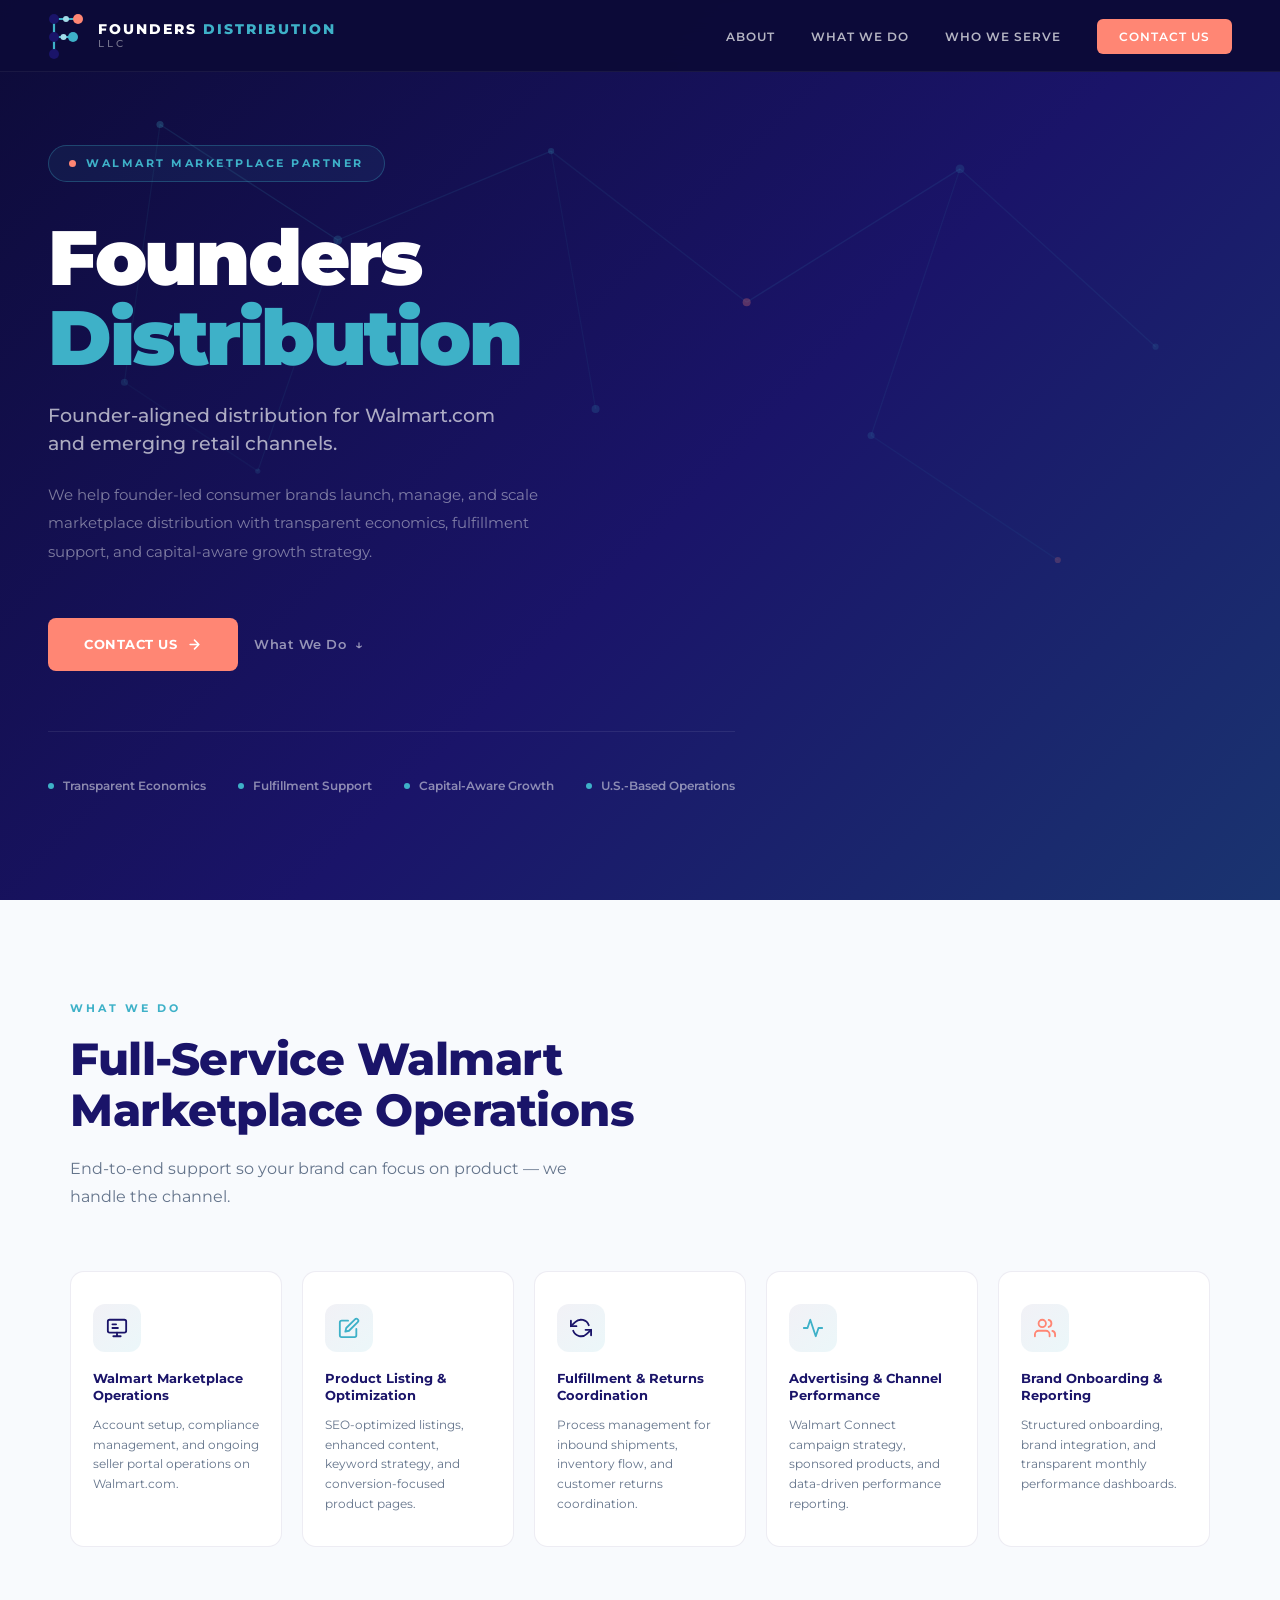
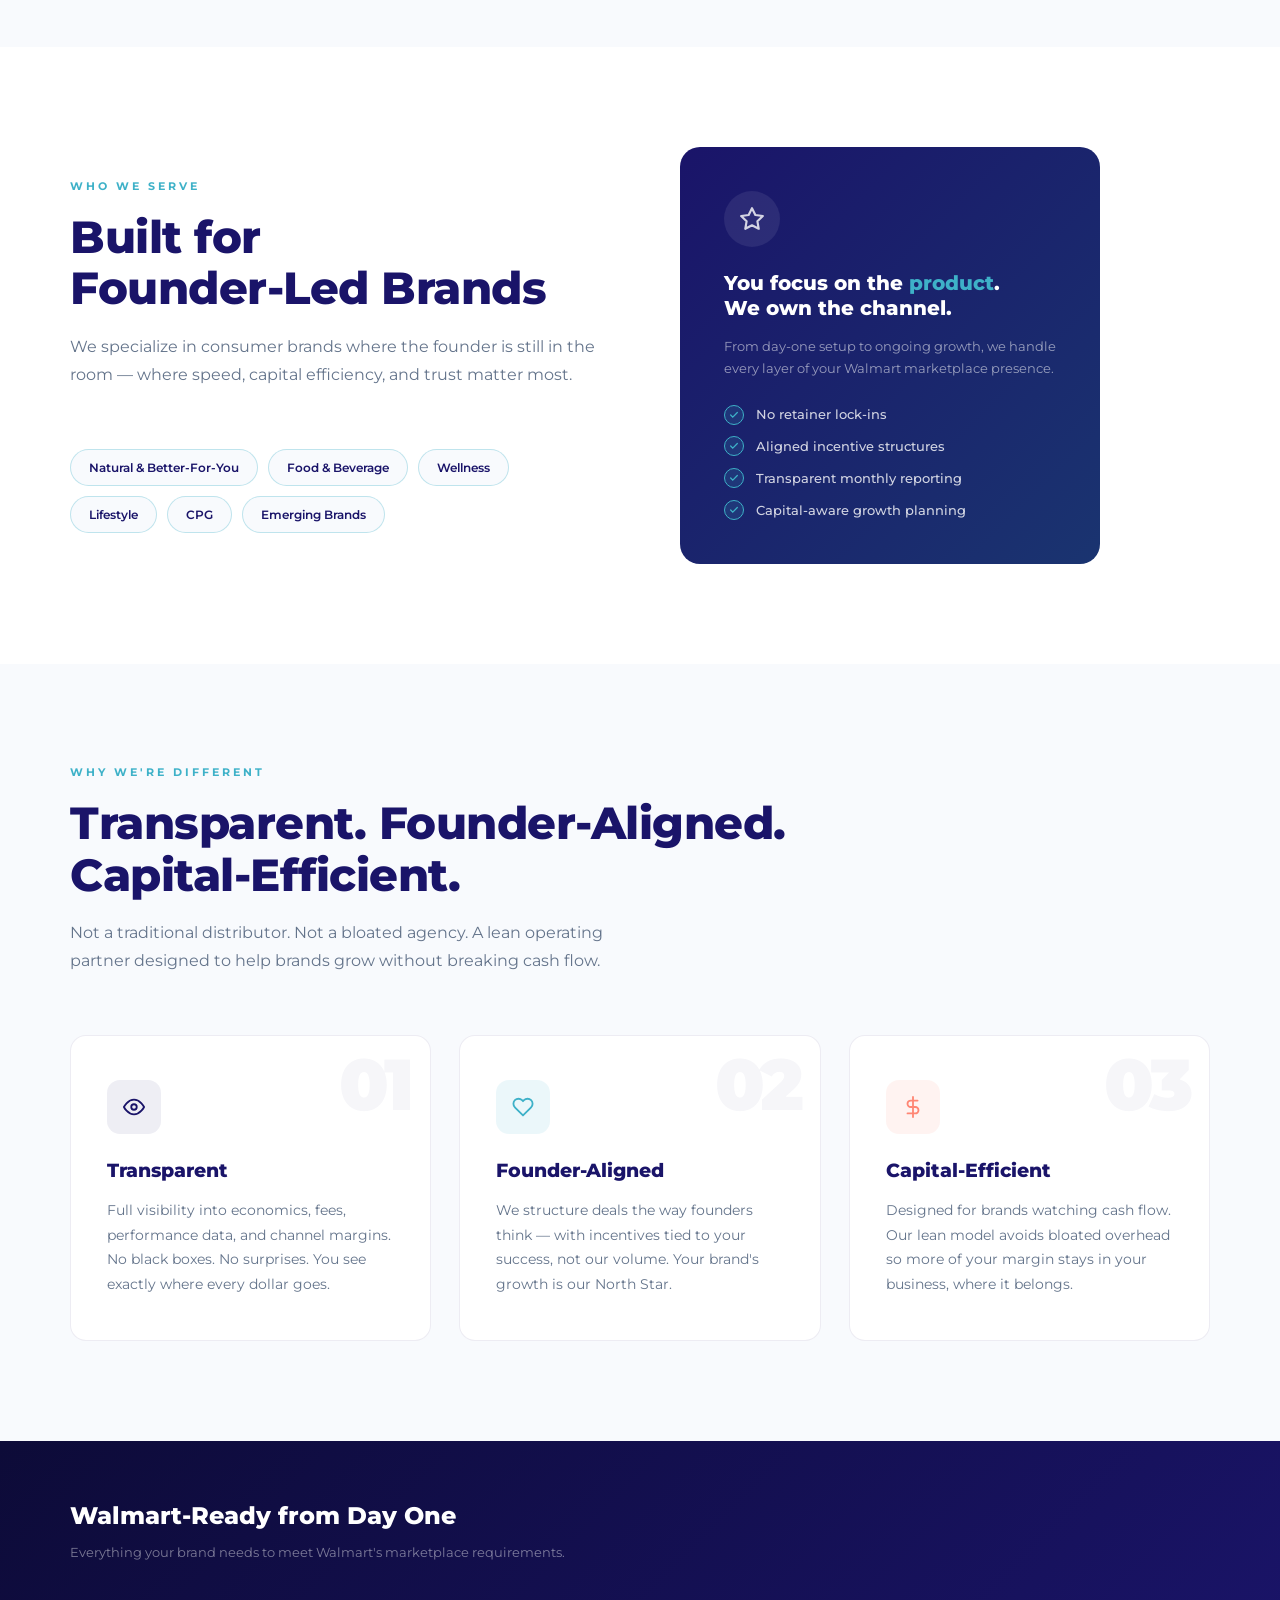
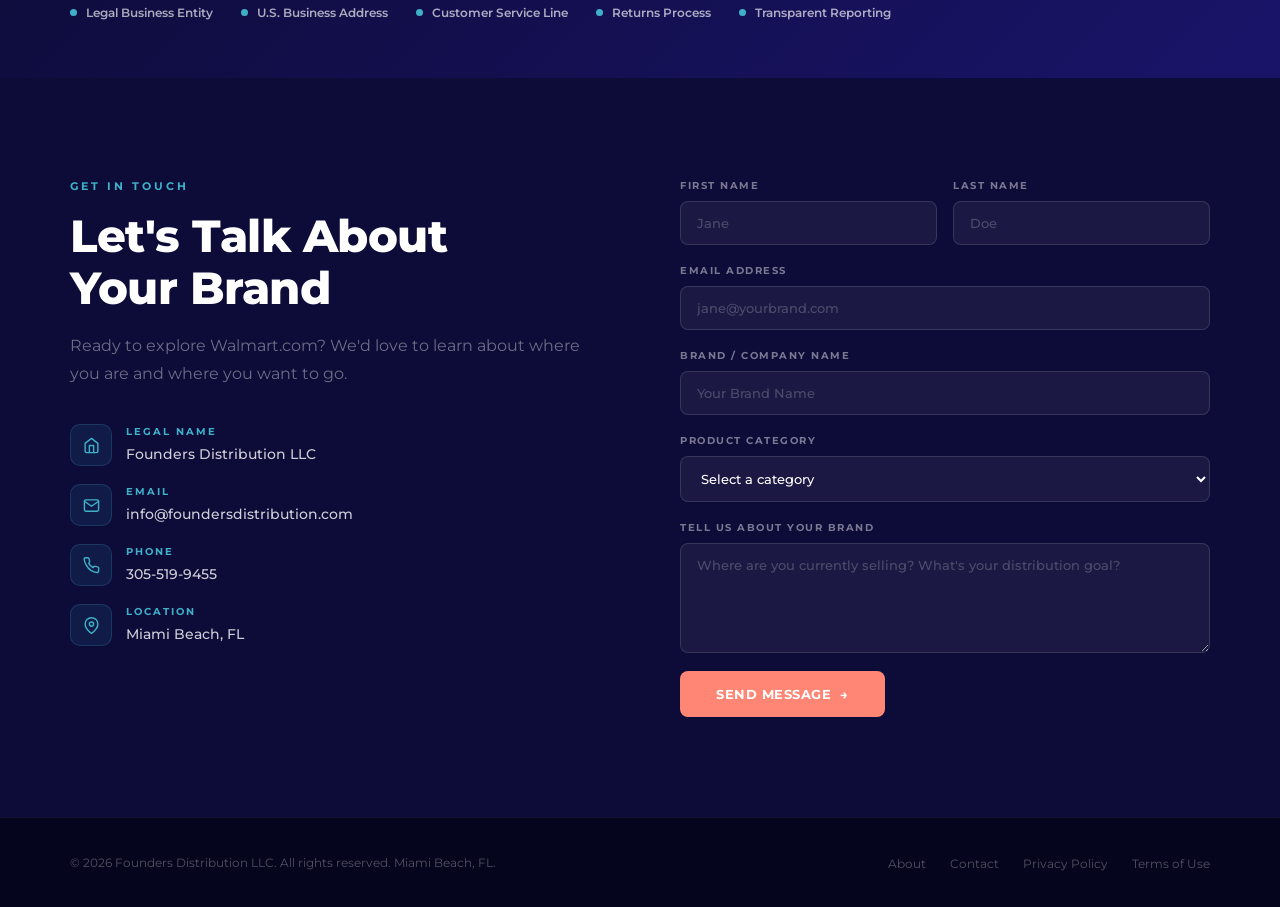
==== index.html @ 24747d1e "Initial commit: Founders Distribution LLC website Five-page static site with brand-consistent design" ====
<!DOCTYPE html>
<html lang="en">
<head>
    <meta charset="UTF-8">
    <meta name="viewport" content="width=device-width, initial-scale=1.0">
    <title>Founders Distribution LLC | Walmart Marketplace Partner</title>
    <meta name="description" content="Founders Distribution LLC helps founder-led consumer brands launch, manage, and scale on Walmart.com. Transparent economics. Fulfillment support. Capital-aware growth.">
    <link href="https://fonts.googleapis.com/css2?family=Montserrat:wght@300;400;500;600;700;800;900&display=swap" rel="stylesheet">
    <link rel="stylesheet" href="styles.css">
    <style>
        /* ===== HERO (homepage only) ===== */
        #hero {
            min-height: 100vh;
            background: linear-gradient(135deg, #0d0b38 0%, #1a1469 55%, #1a3470 100%);
            position: relative;
            display: flex;
            align-items: center;
            padding: 120px 48px 80px;
            overflow: hidden;
        }

        .hero-bg { position: absolute; inset: 0; pointer-events: none; }

        .hero-content {
            max-width: 700px;
            position: relative;
            z-index: 2;
            margin: 0 auto 0 0;
        }

        .hero-eyebrow {
            display: inline-flex; align-items: center; gap: 10px;
            border: 1px solid rgba(62,177,200,0.3);
            background: rgba(62,177,200,0.08);
            border-radius: 100px; padding: 9px 20px;
            margin-bottom: 36px;
            font-size: 11px; font-weight: 700;
            letter-spacing: 2.5px; text-transform: uppercase;
            color: var(--teal);
        }

        .eyebrow-dot {
            width: 7px; height: 7px;
            background: var(--orange); border-radius: 50%;
            animation: pulse 2s infinite;
        }

        @keyframes pulse {
            0%, 100% { opacity: 1; transform: scale(1); }
            50% { opacity: 0.5; transform: scale(0.8); }
        }

        #hero h1 {
            font-size: clamp(44px, 6vw, 80px);
            font-weight: 900; color: white;
            line-height: 1.04; letter-spacing: -2.5px;
            margin-bottom: 24px;
        }

        #hero h1 .hl { color: var(--teal); }

        .hero-tagline {
            font-size: 19px; font-weight: 500;
            color: rgba(255,255,255,0.65);
            margin-bottom: 22px; line-height: 1.5;
        }

        .hero-body {
            font-size: 15px; color: rgba(255,255,255,0.45);
            max-width: 540px; line-height: 1.9;
            margin-bottom: 52px;
        }

        .hero-actions { display: flex; gap: 16px; align-items: center; }

        .btn-ghost {
            display: inline-flex; align-items: center; gap: 8px;
            color: rgba(255,255,255,0.55);
            text-decoration: none;
            font-size: 13px; font-weight: 600;
            letter-spacing: 0.5px;
            transition: color 0.2s;
        }
        .btn-ghost:hover { color: var(--teal); }

        .hero-trust {
            display: flex; gap: 32px; flex-wrap: wrap;
            margin-top: 60px; padding-top: 44px;
            border-top: 1px solid rgba(255,255,255,0.08);
        }

        .hero-trust-item {
            display: flex; align-items: center; gap: 9px;
            font-size: 12px; font-weight: 600;
            color: rgba(255,255,255,0.5);
        }

        .ht-dot { width: 6px; height: 6px; background: var(--teal); border-radius: 50%; }

        /* white bg section */
        #who { background: white; }
        #why { background: var(--gray-50); }

        @media (max-width: 768px) {
            #hero { padding: 120px 20px 64px; }
            .hero-trust { gap: 18px; margin-top: 36px; padding-top: 32px; }
        }
    </style>
</head>
<body>

<!-- NAV -->
<nav id="main-nav">
    <a href="index.html" class="nav-logo">
        <svg width="36" height="46" viewBox="0 0 36 46" fill="none" xmlns="http://www.w3.org/2000/svg">
            <line x1="6" y1="6" x2="30" y2="6" stroke="#3eb1c8" stroke-width="2.2" stroke-linecap="round"/>
            <line x1="6" y1="6" x2="6" y2="24" stroke="#3eb1c8" stroke-width="2.2" stroke-linecap="round"/>
            <line x1="6" y1="24" x2="25" y2="24" stroke="#3eb1c8" stroke-width="2.2" stroke-linecap="round"/>
            <line x1="6" y1="24" x2="6" y2="41" stroke="#3eb1c8" stroke-width="2.2" stroke-linecap="round"/>
            <circle cx="6" cy="6" r="5" fill="#1a1469"/>
            <circle cx="30" cy="6" r="5" fill="#ff8674"/>
            <circle cx="6" cy="24" r="5" fill="#1a1469"/>
            <circle cx="25" cy="24" r="5" fill="#3eb1c8"/>
            <circle cx="6" cy="41" r="5" fill="#1a1469"/>
            <circle cx="18" cy="6" r="3" fill="#a4dbe8"/>
            <circle cx="15.5" cy="24" r="3" fill="#a4dbe8"/>
        </svg>
        <div class="nav-logo-text">
            <span class="nav-logo-line1">Founders <span>Distribution</span></span>
            <span class="nav-logo-line2">LLC</span>
        </div>
    </a>
    <ul class="nav-links">
        <li><a href="about.html">About</a></li>
        <li><a href="#services">What We Do</a></li>
        <li><a href="#who">Who We Serve</a></li>
        <li><a href="contact.html" class="nav-cta-btn">Contact Us</a></li>
    </ul>
</nav>

<!-- HERO -->
<section id="hero">
    <svg class="hero-bg" viewBox="0 0 1440 900" preserveAspectRatio="xMidYMid slice" xmlns="http://www.w3.org/2000/svg">
        <line x1="180" y1="140" x2="380" y2="270" stroke="rgba(62,177,200,0.13)" stroke-width="1.5"/>
        <line x1="380" y1="270" x2="620" y2="170" stroke="rgba(62,177,200,0.10)" stroke-width="1.5"/>
        <line x1="620" y1="170" x2="840" y2="340" stroke="rgba(62,177,200,0.08)" stroke-width="1.5"/>
        <line x1="840" y1="340" x2="1080" y2="190" stroke="rgba(62,177,200,0.10)" stroke-width="1.5"/>
        <line x1="1080" y1="190" x2="1300" y2="390" stroke="rgba(62,177,200,0.08)" stroke-width="1.5"/>
        <line x1="180" y1="140" x2="140" y2="430" stroke="rgba(62,177,200,0.07)" stroke-width="1.5"/>
        <line x1="380" y1="270" x2="290" y2="530" stroke="rgba(62,177,200,0.07)" stroke-width="1.5"/>
        <line x1="620" y1="170" x2="670" y2="460" stroke="rgba(62,177,200,0.06)" stroke-width="1.5"/>
        <line x1="290" y1="530" x2="140" y2="430" stroke="rgba(62,177,200,0.05)" stroke-width="1.5"/>
        <line x1="1080" y1="190" x2="980" y2="490" stroke="rgba(62,177,200,0.07)" stroke-width="1.5"/>
        <line x1="980" y1="490" x2="1190" y2="630" stroke="rgba(62,177,200,0.06)" stroke-width="1.5"/>
        <circle cx="180" cy="140" r="4" fill="rgba(62,177,200,0.25)"/>
        <circle cx="380" cy="270" r="5" fill="rgba(62,177,200,0.2)"/>
        <circle cx="620" cy="170" r="3.5" fill="rgba(62,177,200,0.2)"/>
        <circle cx="840" cy="340" r="4.5" fill="rgba(255,134,116,0.28)"/>
        <circle cx="1080" cy="190" r="5" fill="rgba(62,177,200,0.15)"/>
        <circle cx="1300" cy="390" r="3.5" fill="rgba(62,177,200,0.12)"/>
        <circle cx="140" cy="430" r="4" fill="rgba(62,177,200,0.15)"/>
        <circle cx="290" cy="530" r="3" fill="rgba(62,177,200,0.13)"/>
        <circle cx="670" cy="460" r="4.5" fill="rgba(62,177,200,0.17)"/>
        <circle cx="980" cy="490" r="4" fill="rgba(62,177,200,0.15)"/>
        <circle cx="1190" cy="630" r="3.5" fill="rgba(255,134,116,0.2)"/>
    </svg>

    <div class="hero-content">
        <div class="hero-eyebrow">
            <span class="eyebrow-dot"></span>
            Walmart Marketplace Partner
        </div>
        <h1>Founders<br><span class="hl">Distribution</span></h1>
        <p class="hero-tagline">Founder-aligned distribution for Walmart.com<br>and emerging retail channels.</p>
        <p class="hero-body">
            We help founder-led consumer brands launch, manage, and scale marketplace distribution with transparent economics, fulfillment support, and capital-aware growth strategy.
        </p>
        <div class="hero-actions">
            <a href="#contact" class="btn-primary">
                Contact Us
                <svg width="15" height="15" viewBox="0 0 24 24" fill="none" stroke="currentColor" stroke-width="2.5" stroke-linecap="round" stroke-linejoin="round"><path d="M5 12h14M12 5l7 7-7 7"/></svg>
            </a>
            <a href="#services" class="btn-ghost">
                What We Do &nbsp;↓
            </a>
        </div>
        <div class="hero-trust">
            <div class="hero-trust-item"><span class="ht-dot"></span>Transparent Economics</div>
            <div class="hero-trust-item"><span class="ht-dot"></span>Fulfillment Support</div>
            <div class="hero-trust-item"><span class="ht-dot"></span>Capital-Aware Growth</div>
            <div class="hero-trust-item"><span class="ht-dot"></span>U.S.-Based Operations</div>
        </div>
    </div>
</section>

<!-- WHAT WE DO -->
<section id="services" class="section" style="background:var(--gray-50)">
    <div class="container">
        <p class="section-eyebrow">What We Do</p>
        <h2 class="section-title">Full-Service Walmart<br>Marketplace Operations</h2>
        <p class="section-sub">End-to-end support so your brand can focus on product — we handle the channel.</p>

        <div class="services-grid">
            <div class="service-card">
                <div class="service-icon">
                    <svg viewBox="0 0 24 24" fill="none" stroke="#1a1469" stroke-width="2" stroke-linecap="round" stroke-linejoin="round">
                        <rect x="2" y="3" width="20" height="14" rx="2"/><path d="M8 21h8M12 17v4"/><path d="M7 8h4M7 12h6"/>
                    </svg>
                </div>
                <h3>Walmart Marketplace Operations</h3>
                <p>Account setup, compliance management, and ongoing seller portal operations on Walmart.com.</p>
            </div>
            <div class="service-card">
                <div class="service-icon">
                    <svg viewBox="0 0 24 24" fill="none" stroke="#3eb1c8" stroke-width="2" stroke-linecap="round" stroke-linejoin="round">
                        <path d="M11 4H4a2 2 0 00-2 2v14a2 2 0 002 2h14a2 2 0 002-2v-7"/><path d="M18.5 2.5a2.121 2.121 0 013 3L12 15l-4 1 1-4 9.5-9.5z"/>
                    </svg>
                </div>
                <h3>Product Listing & Optimization</h3>
                <p>SEO-optimized listings, enhanced content, keyword strategy, and conversion-focused product pages.</p>
            </div>
            <div class="service-card">
                <div class="service-icon">
                    <svg viewBox="0 0 24 24" fill="none" stroke="#1a1469" stroke-width="2" stroke-linecap="round" stroke-linejoin="round">
                        <polyline points="1 4 1 10 7 10"/><polyline points="23 20 23 14 17 14"/>
                        <path d="M20.49 9A9 9 0 005.64 5.64L1 10M23 14l-4.64 4.36A9 9 0 013.51 15"/>
                    </svg>
                </div>
                <h3>Fulfillment & Returns Coordination</h3>
                <p>Process management for inbound shipments, inventory flow, and customer returns coordination.</p>
            </div>
            <div class="service-card">
                <div class="service-icon">
                    <svg viewBox="0 0 24 24" fill="none" stroke="#3eb1c8" stroke-width="2" stroke-linecap="round" stroke-linejoin="round">
                        <polyline points="22 12 18 12 15 21 9 3 6 12 2 12"/>
                    </svg>
                </div>
                <h3>Advertising & Channel Performance</h3>
                <p>Walmart Connect campaign strategy, sponsored products, and data-driven performance reporting.</p>
            </div>
            <div class="service-card">
                <div class="service-icon">
                    <svg viewBox="0 0 24 24" fill="none" stroke="#ff8674" stroke-width="2" stroke-linecap="round" stroke-linejoin="round">
                        <path d="M17 21v-2a4 4 0 00-4-4H5a4 4 0 00-4 4v2"/><circle cx="9" cy="7" r="4"/>
                        <path d="M23 21v-2a4 4 0 00-3-3.87M16 3.13a4 4 0 010 7.75"/>
                    </svg>
                </div>
                <h3>Brand Onboarding & Reporting</h3>
                <p>Structured onboarding, brand integration, and transparent monthly performance dashboards.</p>
            </div>
        </div>
    </div>
</section>

<!-- WHO WE SERVE -->
<section id="who" class="section">
    <div class="container">
        <div class="who-layout">
            <div>
                <p class="section-eyebrow">Who We Serve</p>
                <h2 class="section-title">Built for<br>Founder-Led Brands</h2>
                <p class="section-sub">We specialize in consumer brands where the founder is still in the room — where speed, capital efficiency, and trust matter most.</p>
                <div class="who-tags">
                    <span class="tag">Natural &amp; Better-For-You</span>
                    <span class="tag">Food &amp; Beverage</span>
                    <span class="tag">Wellness</span>
                    <span class="tag">Lifestyle</span>
                    <span class="tag">CPG</span>
                    <span class="tag">Emerging Brands</span>
                </div>
            </div>
            <div>
                <div class="who-card">
                    <div class="who-card-icon">
                        <svg width="26" height="26" viewBox="0 0 24 24" fill="none" stroke="rgba(255,255,255,0.8)" stroke-width="2" stroke-linecap="round" stroke-linejoin="round">
                            <polygon points="12 2 15.09 8.26 22 9.27 17 14.14 18.18 21.02 12 17.77 5.82 21.02 7 14.14 2 9.27 8.91 8.26 12 2"/>
                        </svg>
                    </div>
                    <h3>You focus on the <span>product</span>.<br>We own the channel.</h3>
                    <p>From day-one setup to ongoing growth, we handle every layer of your Walmart marketplace presence.</p>
                    <ul class="who-check-list">
                        <li>
                            <span class="check-dot">
                                <svg width="10" height="10" viewBox="0 0 24 24" fill="none" stroke="#3eb1c8" stroke-width="3" stroke-linecap="round"><polyline points="20 6 9 17 4 12"/></svg>
                            </span>
                            No retainer lock-ins
                        </li>
                        <li>
                            <span class="check-dot">
                                <svg width="10" height="10" viewBox="0 0 24 24" fill="none" stroke="#3eb1c8" stroke-width="3" stroke-linecap="round"><polyline points="20 6 9 17 4 12"/></svg>
                            </span>
                            Aligned incentive structures
                        </li>
                        <li>
                            <span class="check-dot">
                                <svg width="10" height="10" viewBox="0 0 24 24" fill="none" stroke="#3eb1c8" stroke-width="3" stroke-linecap="round"><polyline points="20 6 9 17 4 12"/></svg>
                            </span>
                            Transparent monthly reporting
                        </li>
                        <li>
                            <span class="check-dot">
                                <svg width="10" height="10" viewBox="0 0 24 24" fill="none" stroke="#3eb1c8" stroke-width="3" stroke-linecap="round"><polyline points="20 6 9 17 4 12"/></svg>
                            </span>
                            Capital-aware growth planning
                        </li>
                    </ul>
                </div>
            </div>
        </div>
    </div>
</section>

<!-- WHY DIFFERENT -->
<section id="why" class="section">
    <div class="container">
        <p class="section-eyebrow">Why We're Different</p>
        <h2 class="section-title">Transparent. Founder-Aligned.<br>Capital-Efficient.</h2>
        <p class="section-sub">Not a traditional distributor. Not a bloated agency. A lean operating partner designed to help brands grow without breaking cash flow.</p>

        <div class="pillars-grid">
            <div class="pillar">
                <span class="pillar-num">01</span>
                <div class="pillar-icon pi-1">
                    <svg width="22" height="22" viewBox="0 0 24 24" fill="none" stroke="#1a1469" stroke-width="2" stroke-linecap="round" stroke-linejoin="round">
                        <path d="M1 12s4-8 11-8 11 8 11 8-4 8-11 8-11-8-11-8z"/><circle cx="12" cy="12" r="3"/>
                    </svg>
                </div>
                <h3>Transparent</h3>
                <p>Full visibility into economics, fees, performance data, and channel margins. No black boxes. No surprises. You see exactly where every dollar goes.</p>
            </div>
            <div class="pillar">
                <span class="pillar-num">02</span>
                <div class="pillar-icon pi-2">
                    <svg width="22" height="22" viewBox="0 0 24 24" fill="none" stroke="#3eb1c8" stroke-width="2" stroke-linecap="round" stroke-linejoin="round">
                        <path d="M20.84 4.61a5.5 5.5 0 00-7.78 0L12 5.67l-1.06-1.06a5.5 5.5 0 00-7.78 7.78l1.06 1.06L12 21.23l7.78-7.78 1.06-1.06a5.5 5.5 0 000-7.78z"/>
                    </svg>
                </div>
                <h3>Founder-Aligned</h3>
                <p>We structure deals the way founders think — with incentives tied to your success, not our volume. Your brand's growth is our North Star.</p>
            </div>
            <div class="pillar">
                <span class="pillar-num">03</span>
                <div class="pillar-icon pi-3">
                    <svg width="22" height="22" viewBox="0 0 24 24" fill="none" stroke="#ff8674" stroke-width="2" stroke-linecap="round" stroke-linejoin="round">
                        <line x1="12" y1="1" x2="12" y2="23"/>
                        <path d="M17 5H9.5a3.5 3.5 0 000 7h5a3.5 3.5 0 010 7H6"/>
                    </svg>
                </div>
                <h3>Capital-Efficient</h3>
                <p>Designed for brands watching cash flow. Our lean model avoids bloated overhead so more of your margin stays in your business, where it belongs.</p>
            </div>
        </div>
    </div>
</section>

<!-- TRUST BAND -->
<div class="trust-band">
    <div class="trust-inner">
        <div class="trust-left">
            <h2>Walmart-Ready from Day One</h2>
            <p>Everything your brand needs to meet Walmart's marketplace requirements.</p>
        </div>
        <div class="trust-items">
            <div class="trust-item"><span class="trust-dot"></span>Legal Business Entity</div>
            <div class="trust-item"><span class="trust-dot"></span>U.S. Business Address</div>
            <div class="trust-item"><span class="trust-dot"></span>Customer Service Line</div>
            <div class="trust-item"><span class="trust-dot"></span>Returns Process</div>
            <div class="trust-item"><span class="trust-dot"></span>Transparent Reporting</div>
        </div>
    </div>
</div>

<!-- CONTACT -->
<section id="contact" class="contact-section">
    <div class="contact-layout">
        <div>
            <p class="section-eyebrow">Get In Touch</p>
            <h2 class="section-title">Let's Talk About<br>Your Brand</h2>
            <p class="section-sub">Ready to explore Walmart.com? We'd love to learn about where you are and where you want to go.</p>

            <div class="contact-details">
                <div class="contact-detail">
                    <div class="cd-icon">
                        <svg width="17" height="17" viewBox="0 0 24 24" fill="none" stroke="#3eb1c8" stroke-width="2" stroke-linecap="round" stroke-linejoin="round">
                            <path d="M3 9l9-7 9 7v11a2 2 0 01-2 2H5a2 2 0 01-2-2z"/><polyline points="9 22 9 12 15 12 15 22"/>
                        </svg>
                    </div>
                    <div>
                        <p class="cd-label">Legal Name</p>
                        <p class="cd-value">Founders Distribution LLC</p>
                    </div>
                </div>
                <div class="contact-detail">
                    <div class="cd-icon">
                        <svg width="17" height="17" viewBox="0 0 24 24" fill="none" stroke="#3eb1c8" stroke-width="2" stroke-linecap="round" stroke-linejoin="round">
                            <path d="M4 4h16c1.1 0 2 .9 2 2v12c0 1.1-.9 2-2 2H4c-1.1 0-2-.9-2-2V6c0-1.1.9-2 2-2z"/><polyline points="22,6 12,13 2,6"/>
                        </svg>
                    </div>
                    <div>
                        <p class="cd-label">Email</p>
                        <p class="cd-value"><a href="mailto:info@foundersdistribution.com">info@foundersdistribution.com</a></p>
                    </div>
                </div>
                <div class="contact-detail">
                    <div class="cd-icon">
                        <svg width="17" height="17" viewBox="0 0 24 24" fill="none" stroke="#3eb1c8" stroke-width="2" stroke-linecap="round" stroke-linejoin="round">
                            <path d="M22 16.92v3a2 2 0 01-2.18 2 19.79 19.79 0 01-8.63-3.07A19.5 19.5 0 014.6 11.55a19.79 19.79 0 01-3.07-8.67A2 2 0 013.52 1h3a2 2 0 012 1.72c.127.96.361 1.903.7 2.81a2 2 0 01-.45 2.11L8.09 9a16 16 0 006 6l1.27-1.27a2 2 0 012.11-.45c.907.339 1.85.573 2.81.7A2 2 0 0122 16.92z"/>
                        </svg>
                    </div>
                    <div>
                        <p class="cd-label">Phone</p>
                        <p class="cd-value"><a href="tel:+13055199455">305-519-9455</a></p>
                    </div>
                </div>
                <div class="contact-detail">
                    <div class="cd-icon">
                        <svg width="17" height="17" viewBox="0 0 24 24" fill="none" stroke="#3eb1c8" stroke-width="2" stroke-linecap="round" stroke-linejoin="round">
                            <path d="M21 10c0 7-9 13-9 13S3 17 3 10a9 9 0 0118 0z"/><circle cx="12" cy="10" r="3"/>
                        </svg>
                    </div>
                    <div>
                        <p class="cd-label">Location</p>
                        <p class="cd-value">Miami Beach, FL</p>
                    </div>
                </div>
            </div>
        </div>

        <form class="contact-form" name="contact" method="POST" data-netlify="true" netlify-honeypot="bot-field">
            <input type="hidden" name="form-name" value="contact">
            <p hidden><label>Don't fill this out: <input name="bot-field"></label></p>
            <div class="form-row">
                <div class="fg">
                    <label for="fname">First Name</label>
                    <input type="text" id="fname" name="first_name" placeholder="Jane" required>
                </div>
                <div class="fg">
                    <label for="lname">Last Name</label>
                    <input type="text" id="lname" name="last_name" placeholder="Doe" required>
                </div>
            </div>
            <div class="fg">
                <label for="email">Email Address</label>
                <input type="email" id="email" name="email" placeholder="jane@yourbrand.com" required>
            </div>
            <div class="fg">
                <label for="brand">Brand / Company Name</label>
                <input type="text" id="brand" name="brand" placeholder="Your Brand Name" required>
            </div>
            <div class="fg">
                <label for="category">Product Category</label>
                <select id="category" name="category">
                    <option value="" disabled selected>Select a category</option>
                    <option>Food &amp; Beverage</option>
                    <option>Wellness &amp; Supplements</option>
                    <option>Natural / Better-For-You</option>
                    <option>Lifestyle &amp; Home</option>
                    <option>Personal Care</option>
                    <option>Other CPG</option>
                </select>
            </div>
            <div class="fg">
                <label for="message">Tell Us About Your Brand</label>
                <textarea id="message" name="message" placeholder="Where are you currently selling? What's your distribution goal?"></textarea>
            </div>
            <button type="submit" class="form-submit">Send Message &nbsp;→</button>
        </form>
    </div>
</section>

<!-- FOOTER -->
<footer>
    <div class="footer-inner">
        <p class="footer-copy">&copy; 2026 Founders Distribution LLC. All rights reserved. Miami Beach, FL.</p>
        <ul class="footer-links">
            <li><a href="about.html">About</a></li>
            <li><a href="contact.html">Contact</a></li>
            <li><a href="privacy-policy.html">Privacy Policy</a></li>
            <li><a href="terms.html">Terms of Use</a></li>
        </ul>
    </div>
</footer>

<script>
    document.querySelectorAll('a[href^="#"]').forEach(a => {
        a.addEventListener('click', e => {
            e.preventDefault();
            const el = document.querySelector(a.getAttribute('href'));
            if (el) el.scrollIntoView({ behavior: 'smooth', block: 'start' });
        });
    });

    window.addEventListener('scroll', () => {
        document.getElementById('main-nav').style.boxShadow =
            window.scrollY > 40 ? '0 4px 24px rgba(0,0,0,0.35)' : 'none';
    });
</script>
</body>
</html>
---- styles.css ----
*, *::before, *::after { box-sizing: border-box; margin: 0; padding: 0; }

:root {
    --navy: #1a1469;
    --navy-dark: #0d0b38;
    --teal: #3eb1c8;
    --teal-light: #a4dbe8;
    --orange: #ff8674;
    --white: #ffffff;
    --gray-50: #f8fafd;
    --gray-text: #64748b;
    --border: rgba(26, 20, 105, 0.08);
}

html { scroll-behavior: smooth; }

body {
    font-family: 'Montserrat', sans-serif;
    color: var(--navy);
    line-height: 1.6;
    overflow-x: hidden;
}

/* ===== NAV ===== */
nav {
    position: fixed;
    top: 0; left: 0; right: 0;
    z-index: 1000;
    padding: 0 48px;
    height: 72px;
    display: flex;
    align-items: center;
    justify-content: space-between;
    background: rgba(13, 11, 56, 0.97);
    backdrop-filter: blur(16px);
    border-bottom: 1px solid rgba(255,255,255,0.06);
    transition: box-shadow 0.3s;
}

.nav-logo {
    display: flex;
    align-items: center;
    gap: 14px;
    text-decoration: none;
}

.nav-logo-text { display: flex; flex-direction: column; line-height: 1.1; }

.nav-logo-line1 {
    font-size: 14px; font-weight: 800;
    letter-spacing: 2px; text-transform: uppercase;
    color: white;
}
.nav-logo-line1 span { color: var(--teal); }

.nav-logo-line2 {
    font-size: 10px; font-weight: 500;
    letter-spacing: 3px; text-transform: uppercase;
    color: rgba(255,255,255,0.45);
}

.nav-links {
    display: flex; align-items: center;
    gap: 36px; list-style: none;
}

.nav-links a {
    color: rgba(255,255,255,0.7);
    text-decoration: none;
    font-size: 12px; font-weight: 600;
    letter-spacing: 1px; text-transform: uppercase;
    transition: color 0.2s;
}
.nav-links a:hover { color: var(--teal); }

.nav-cta-btn {
    background: var(--orange) !important;
    color: white !important;
    padding: 10px 22px;
    border-radius: 6px;
    letter-spacing: 0.5px;
}
.nav-cta-btn:hover { background: #e5705e !important; }

/* ===== HERO ===== */
.page-hero {
    background: linear-gradient(135deg, #0d0b38 0%, #1a1469 55%, #1a3470 100%);
    position: relative;
    display: flex;
    align-items: center;
    padding: 140px 48px 90px;
    overflow: hidden;
    min-height: 420px;
}

.page-hero-bg {
    position: absolute; inset: 0; pointer-events: none;
}

.page-hero-content { position: relative; z-index: 2; max-width: 1140px; margin: 0 auto; width: 100%; }

.page-eyebrow {
    display: inline-flex; align-items: center; gap: 10px;
    border: 1px solid rgba(62,177,200,0.3);
    background: rgba(62,177,200,0.08);
    border-radius: 100px; padding: 9px 20px;
    margin-bottom: 24px;
    font-size: 11px; font-weight: 700;
    letter-spacing: 2.5px; text-transform: uppercase;
    color: var(--teal);
}

.page-hero h1 {
    font-size: clamp(36px, 4.5vw, 60px);
    font-weight: 900; color: white;
    line-height: 1.08; letter-spacing: -1.5px;
    margin-bottom: 16px;
}

.page-hero h1 .hl { color: var(--teal); }

.page-hero-sub {
    font-size: 16px; font-weight: 400;
    color: rgba(255,255,255,0.5);
    max-width: 540px; line-height: 1.8;
}

/* ===== SECTION BASE ===== */
.section { padding: 100px 48px; }
.container { max-width: 1140px; margin: 0 auto; }

.section-eyebrow {
    font-size: 11px; font-weight: 700;
    letter-spacing: 3px; text-transform: uppercase;
    color: var(--teal); margin-bottom: 16px;
}

.section-title {
    font-size: clamp(28px, 3.5vw, 46px);
    font-weight: 800; color: var(--navy);
    line-height: 1.15; letter-spacing: -0.5px;
    margin-bottom: 18px;
}

.section-sub {
    font-size: 16px; color: var(--gray-text);
    max-width: 540px; line-height: 1.75;
    margin-bottom: 60px;
}

/* ===== BUTTONS ===== */
.btn-primary {
    display: inline-flex; align-items: center; gap: 10px;
    background: var(--orange);
    color: white; text-decoration: none;
    padding: 16px 36px; border-radius: 8px;
    font-size: 13px; font-weight: 700;
    letter-spacing: 0.5px; text-transform: uppercase;
    transition: all 0.25s;
    border: none; cursor: pointer;
    font-family: 'Montserrat', sans-serif;
}
.btn-primary:hover {
    background: #e5705e; transform: translateY(-2px);
    box-shadow: 0 12px 32px rgba(255, 134, 116, 0.35);
}

/* ===== SERVICES ===== */
.services-grid {
    display: grid;
    grid-template-columns: repeat(5, 1fr);
    gap: 20px;
}

.service-card {
    background: white; border: 1px solid var(--border);
    border-radius: 14px; padding: 32px 22px;
    transition: all 0.3s; position: relative; overflow: hidden;
}

.service-card::before {
    content: ''; position: absolute;
    top: 0; left: 0; right: 0; height: 3px;
    background: linear-gradient(90deg, var(--navy), var(--teal));
    opacity: 0; transition: opacity 0.3s;
}

.service-card:hover {
    transform: translateY(-5px);
    box-shadow: 0 24px 48px rgba(26,20,105,0.1);
    border-color: transparent;
}
.service-card:hover::before { opacity: 1; }

.service-icon {
    width: 48px; height: 48px;
    background: linear-gradient(135deg, rgba(26,20,105,0.06), rgba(62,177,200,0.1));
    border-radius: 12px;
    display: flex; align-items: center; justify-content: center;
    margin-bottom: 18px;
}
.service-icon svg { width: 22px; height: 22px; }

.service-card h3 {
    font-size: 13px; font-weight: 700;
    color: var(--navy); margin-bottom: 10px; line-height: 1.35;
}
.service-card p { font-size: 12px; color: var(--gray-text); line-height: 1.65; }

/* ===== WHO WE SERVE ===== */
.who-layout {
    display: grid; grid-template-columns: 1fr 1fr;
    gap: 80px; align-items: center;
}

.who-tags { display: flex; flex-wrap: wrap; gap: 10px; margin-top: 28px; }

.tag {
    background: var(--gray-50);
    border: 1.5px solid rgba(62,177,200,0.3);
    color: var(--navy); padding: 8px 18px;
    border-radius: 100px;
    font-size: 12px; font-weight: 600;
}

.who-card {
    background: linear-gradient(135deg, var(--navy) 0%, #1a3470 100%);
    border-radius: 20px; padding: 44px;
    color: white; max-width: 420px; width: 100%;
}

.who-card-icon {
    width: 56px; height: 56px;
    background: rgba(255,255,255,0.08);
    border-radius: 50%; display: flex;
    align-items: center; justify-content: center;
    margin-bottom: 24px;
}

.who-card h3 {
    font-size: 20px; font-weight: 800;
    margin-bottom: 14px; line-height: 1.25;
}
.who-card h3 span { color: var(--teal); }

.who-card p {
    font-size: 13px; color: rgba(255,255,255,0.55);
    line-height: 1.75; margin-bottom: 24px;
}

.who-check-list { list-style: none; display: flex; flex-direction: column; gap: 11px; }

.who-check-list li {
    display: flex; align-items: center; gap: 12px;
    font-size: 13px; color: rgba(255,255,255,0.8); font-weight: 500;
}

.check-dot {
    width: 20px; height: 20px;
    background: rgba(62,177,200,0.15);
    border: 1.5px solid var(--teal);
    border-radius: 50%; display: flex;
    align-items: center; justify-content: center;
    flex-shrink: 0;
}

/* ===== WHY DIFFERENT ===== */
.pillars-grid {
    display: grid; grid-template-columns: repeat(3, 1fr);
    gap: 28px;
}

.pillar {
    background: white; border: 1px solid var(--border);
    border-radius: 16px; padding: 44px 36px;
    position: relative; overflow: hidden;
}

.pillar-num {
    font-size: 72px; font-weight: 900;
    color: rgba(26,20,105,0.04);
    position: absolute; top: 12px; right: 20px;
    line-height: 1; letter-spacing: -4px;
}

.pillar-icon {
    width: 54px; height: 54px; border-radius: 13px;
    display: flex; align-items: center; justify-content: center;
    margin-bottom: 22px;
}
.pi-1 { background: rgba(26,20,105,0.07); }
.pi-2 { background: rgba(62,177,200,0.1); }
.pi-3 { background: rgba(255,134,116,0.1); }

.pillar h3 { font-size: 19px; font-weight: 800; color: var(--navy); margin-bottom: 12px; }
.pillar p { font-size: 14px; color: var(--gray-text); line-height: 1.75; }

/* ===== TRUST BAND ===== */
.trust-band {
    background: linear-gradient(135deg, #0d0b38 0%, #1a1469 100%);
    padding: 56px 48px;
}

.trust-inner {
    max-width: 1140px; margin: 0 auto;
    display: flex; align-items: center;
    justify-content: space-between;
    gap: 40px; flex-wrap: wrap;
}

.trust-left h2 { font-size: 24px; font-weight: 800; color: white; margin-bottom: 6px; }
.trust-left p { font-size: 13px; color: rgba(255,255,255,0.45); }

.trust-items { display: flex; gap: 28px; flex-wrap: wrap; }

.trust-item {
    display: flex; align-items: center; gap: 9px;
    font-size: 12px; font-weight: 600;
    color: rgba(255,255,255,0.65);
}

.trust-dot { width: 7px; height: 7px; background: var(--teal); border-radius: 50%; }

/* ===== CONTACT ===== */
.contact-section {
    background: var(--navy-dark);
    padding: 100px 48px;
}

.contact-layout {
    max-width: 1140px; margin: 0 auto;
    display: grid; grid-template-columns: 1fr 1fr;
    gap: 80px;
}

.contact-section .section-title { color: white; }
.contact-section .section-sub { color: rgba(255,255,255,0.4); margin-bottom: 0; }

.contact-details { display: flex; flex-direction: column; gap: 18px; margin-top: 36px; }

.contact-detail { display: flex; align-items: flex-start; gap: 14px; }

.cd-icon {
    width: 42px; height: 42px;
    background: rgba(62,177,200,0.1);
    border: 1px solid rgba(62,177,200,0.2);
    border-radius: 10px;
    display: flex; align-items: center; justify-content: center;
    flex-shrink: 0;
}

.cd-label {
    font-size: 10px; font-weight: 700;
    letter-spacing: 2px; text-transform: uppercase;
    color: var(--teal); margin-bottom: 3px;
}

.cd-value { font-size: 14px; font-weight: 500; color: rgba(255,255,255,0.8); }
.cd-value a { color: rgba(255,255,255,0.8); text-decoration: none; transition: color 0.2s; }
.cd-value a:hover { color: var(--teal); }

/* ===== FORM ===== */
.contact-form { display: flex; flex-direction: column; gap: 18px; }

.form-row { display: grid; grid-template-columns: 1fr 1fr; gap: 16px; }

.fg { display: flex; flex-direction: column; gap: 7px; }

.fg label {
    font-size: 10px; font-weight: 700;
    letter-spacing: 1.5px; text-transform: uppercase;
    color: rgba(255,255,255,0.45);
}

.fg input, .fg textarea, .fg select {
    background: rgba(255,255,255,0.06);
    border: 1px solid rgba(255,255,255,0.12);
    color: white; padding: 13px 16px;
    border-radius: 8px;
    font-family: 'Montserrat', sans-serif;
    font-size: 13px; font-weight: 500;
    outline: none;
    transition: border-color 0.2s, background 0.2s;
    width: 100%;
}
.fg input:focus, .fg textarea:focus, .fg select:focus {
    border-color: var(--teal);
    background: rgba(62,177,200,0.05);
}
.fg input::placeholder, .fg textarea::placeholder { color: rgba(255,255,255,0.22); }
.fg select option { background: #1a1469; }
.fg textarea { resize: vertical; min-height: 110px; }

.form-submit {
    font-family: 'Montserrat', sans-serif;
    background: var(--orange); color: white; border: none;
    padding: 15px 36px; border-radius: 8px;
    font-size: 13px; font-weight: 700;
    letter-spacing: 0.5px; text-transform: uppercase;
    cursor: pointer; transition: all 0.25s;
    align-self: flex-start;
}
.form-submit:hover { background: #e5705e; transform: translateY(-2px); }

/* ===== FOOTER ===== */
footer {
    background: #06051e; padding: 32px 48px;
    border-top: 1px solid rgba(255,255,255,0.05);
}

.footer-inner {
    max-width: 1140px; margin: 0 auto;
    display: flex; align-items: center;
    justify-content: space-between;
    flex-wrap: wrap; gap: 14px;
}

.footer-copy { font-size: 12px; color: rgba(255,255,255,0.3); }

.footer-links { display: flex; gap: 24px; list-style: none; }
.footer-links a {
    font-size: 12px; color: rgba(255,255,255,0.3);
    text-decoration: none; transition: color 0.2s;
}
.footer-links a:hover { color: var(--teal); }

/* ===== PROSE (legal pages) ===== */
.prose {
    max-width: 800px; margin: 0 auto;
    padding: 100px 48px;
    color: var(--navy);
}
.prose h2 { font-size: 22px; font-weight: 800; margin: 40px 0 12px; color: var(--navy); }
.prose h3 { font-size: 16px; font-weight: 700; margin: 28px 0 8px; color: var(--navy); }
.prose p { font-size: 15px; color: var(--gray-text); line-height: 1.8; margin-bottom: 16px; }
.prose ul { padding-left: 22px; margin-bottom: 16px; }
.prose li { font-size: 15px; color: var(--gray-text); line-height: 1.8; margin-bottom: 6px; }
.prose a { color: var(--navy); }
.prose .last-updated { font-size: 12px; color: rgba(26,20,105,0.4); margin-bottom: 40px; }

/* ===== RESPONSIVE ===== */
@media (max-width: 1024px) {
    .services-grid { grid-template-columns: repeat(3, 1fr); }
}

@media (max-width: 768px) {
    nav { padding: 0 20px; height: 64px; }
    .nav-links { display: none; }
    .section { padding: 64px 20px; }
    .page-hero { padding: 110px 20px 64px; }
    .trust-band { padding: 48px 20px; }
    .contact-section { padding: 64px 20px; }
    footer { padding: 28px 20px; }
    .who-layout, .contact-layout { grid-template-columns: 1fr; gap: 40px; }
    .pillars-grid { grid-template-columns: 1fr; }
    .services-grid { grid-template-columns: 1fr 1fr; }
    .form-row { grid-template-columns: 1fr; }
    .footer-inner { flex-direction: column; align-items: flex-start; }
    .trust-inner { flex-direction: column; }
    .prose { padding: 80px 20px; }
}

@media (max-width: 480px) {
    .services-grid { grid-template-columns: 1fr; }
}
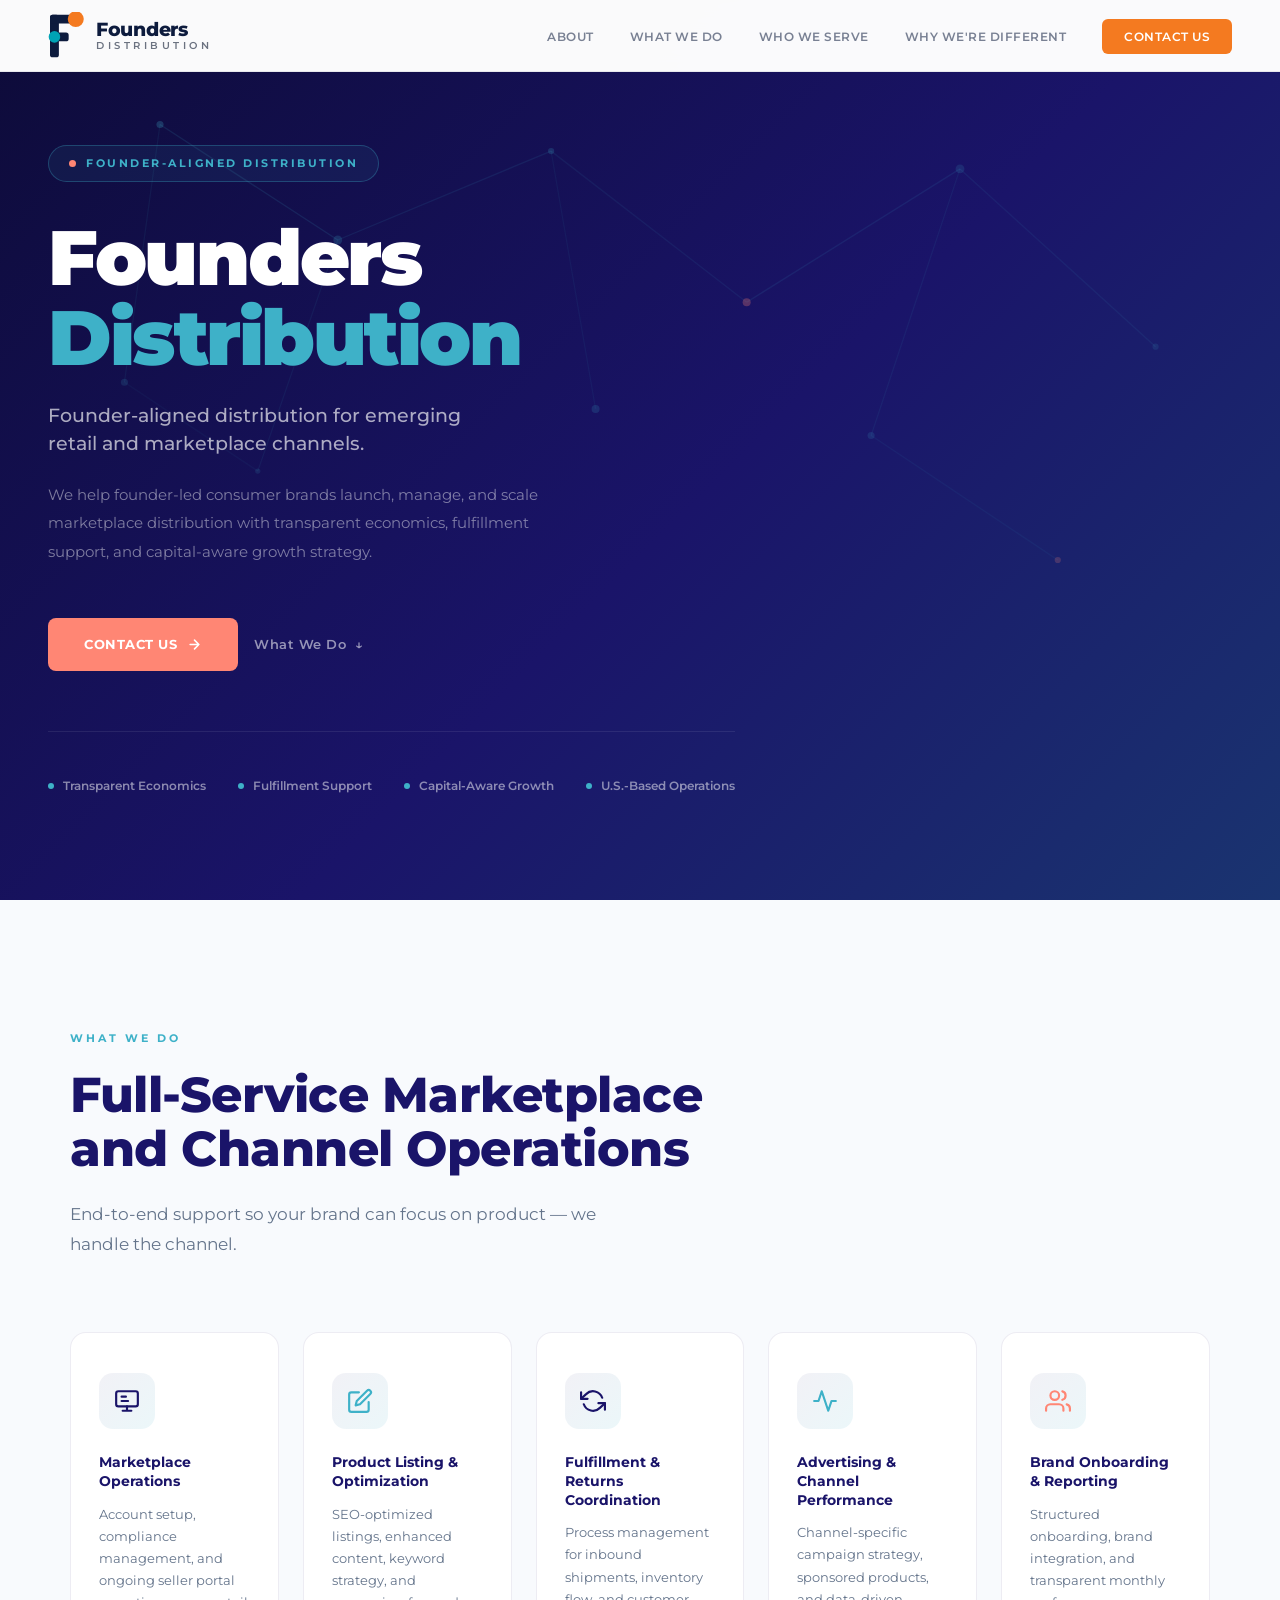
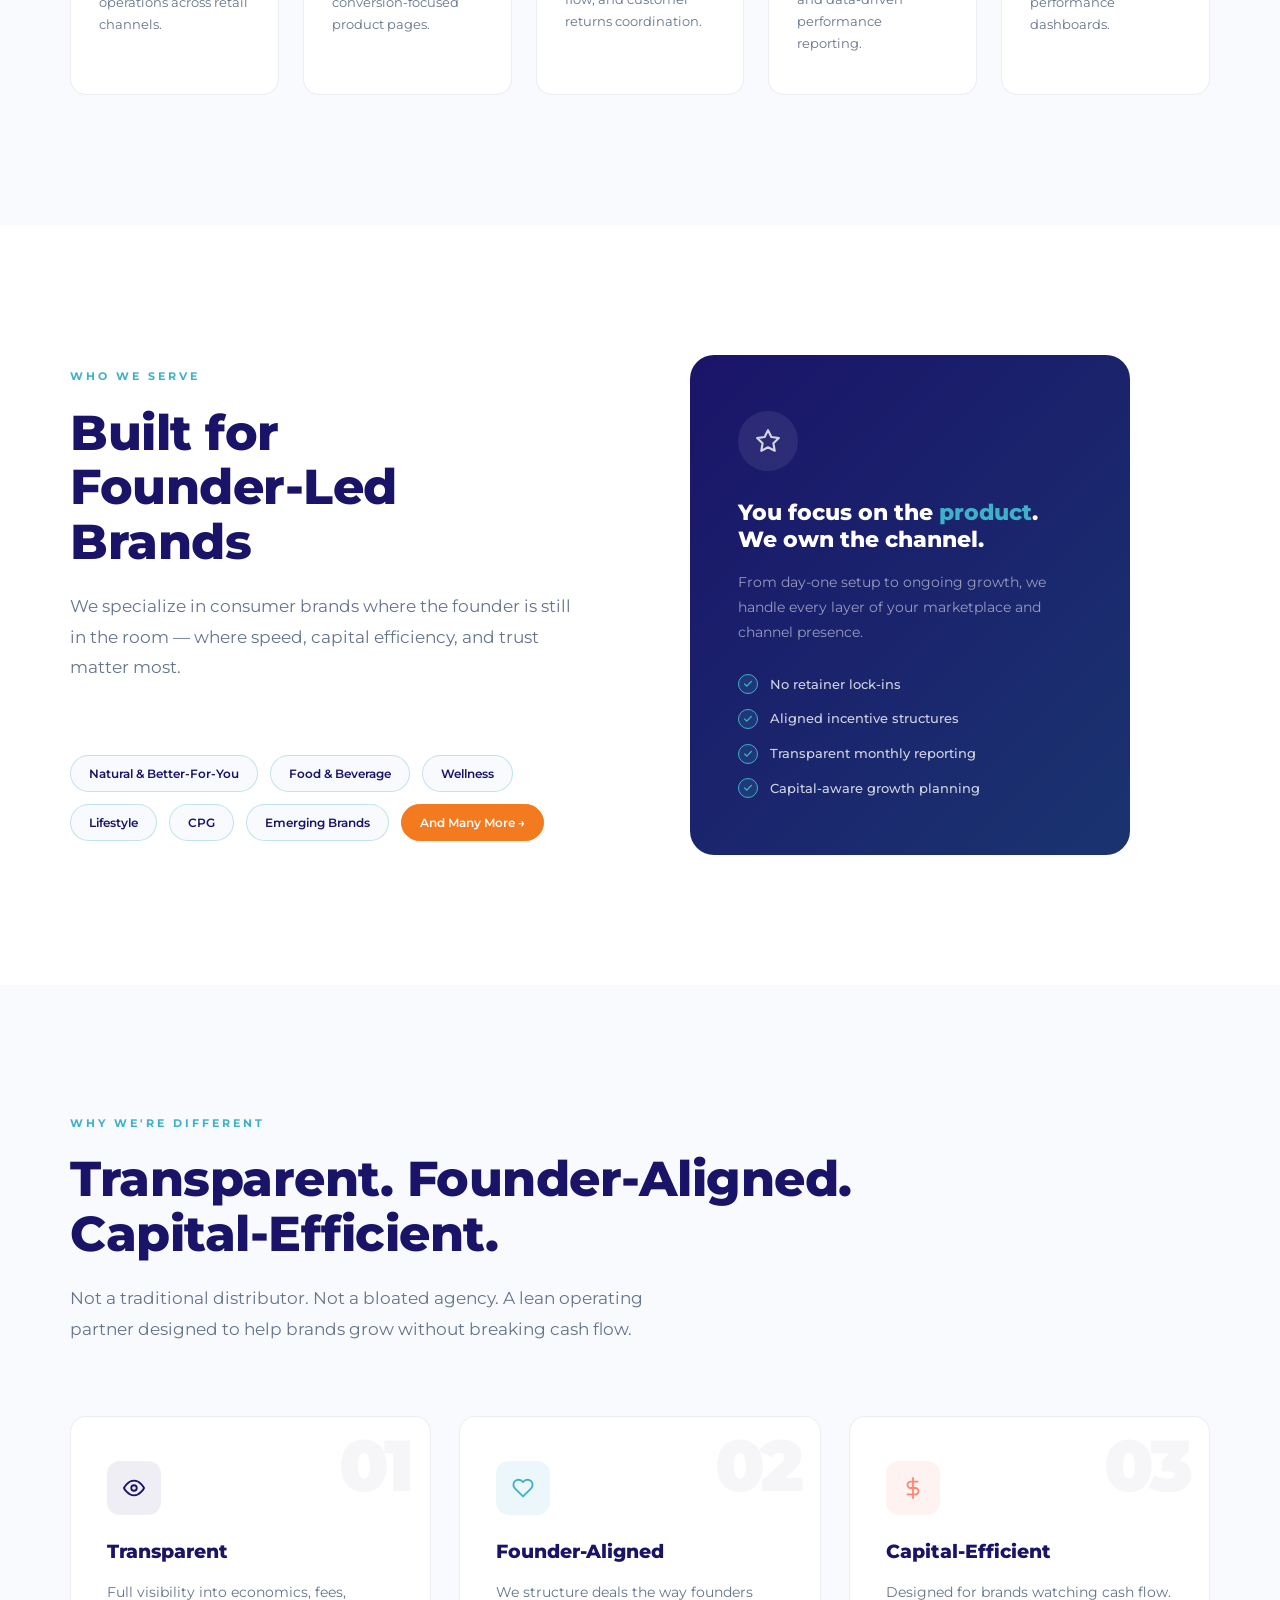
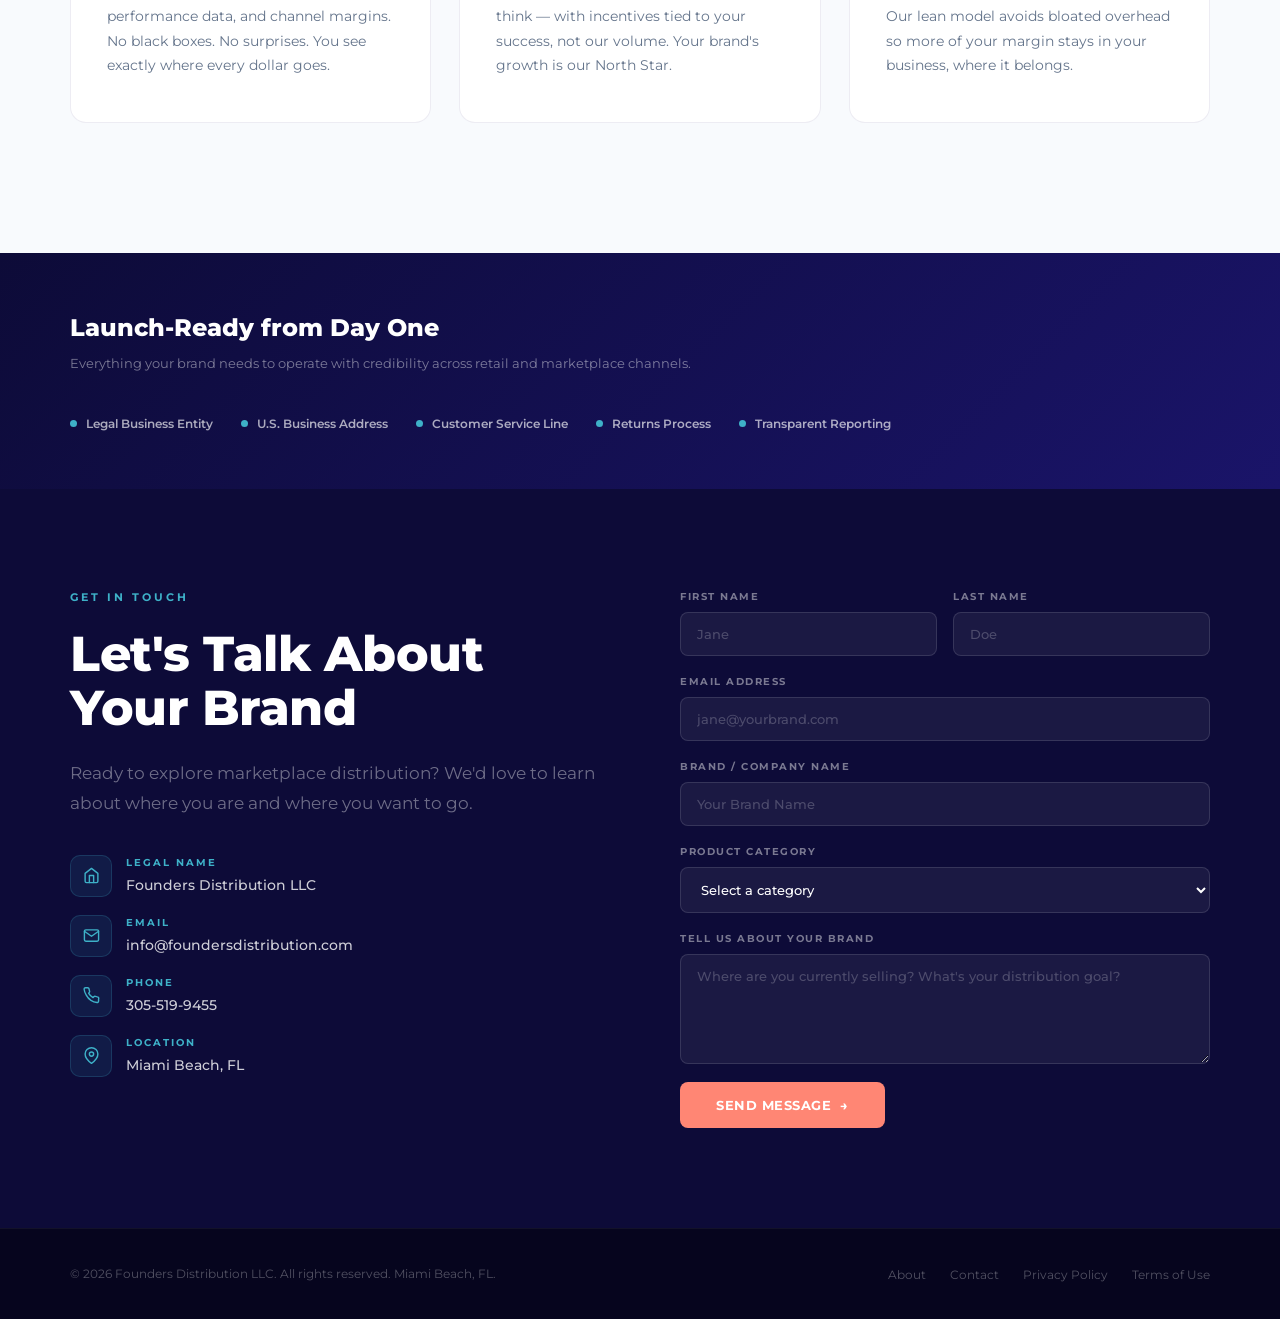
==== commit 9df1017e: "Remove Walmart refs, new logo, white nav, brands cleanup, and many more CTA Co-Authored-By: Claude S" ====
--- a/index.html
+++ b/index.html
@@ -3,8 +3,8 @@
 <head>
     <meta charset="UTF-8">
     <meta name="viewport" content="width=device-width, initial-scale=1.0">
-    <title>Founders Distribution LLC | Walmart Marketplace Partner</title>
-    <meta name="description" content="Founders Distribution LLC helps founder-led consumer brands launch, manage, and scale on Walmart.com. Transparent economics. Fulfillment support. Capital-aware growth.">
+    <title>Founders Distribution LLC | Founder-Aligned Marketplace Distribution</title>
+    <meta name="description" content="Founders Distribution LLC helps founder-led consumer brands launch, manage, and scale across marketplace and retail channels. Transparent economics. Fulfillment support. Capital-aware growth.">
     <link href="https://fonts.googleapis.com/css2?family=Montserrat:wght@300;400;500;600;700;800;900&display=swap" rel="stylesheet">
     <link rel="stylesheet" href="styles.css">
     <style>
@@ -112,28 +112,23 @@
 <!-- NAV -->
 <nav id="main-nav">
     <a href="index.html" class="nav-logo">
-        <svg width="36" height="46" viewBox="0 0 36 46" fill="none" xmlns="http://www.w3.org/2000/svg">
-            <line x1="6" y1="6" x2="30" y2="6" stroke="#3eb1c8" stroke-width="2.2" stroke-linecap="round"/>
-            <line x1="6" y1="6" x2="6" y2="24" stroke="#3eb1c8" stroke-width="2.2" stroke-linecap="round"/>
-            <line x1="6" y1="24" x2="25" y2="24" stroke="#3eb1c8" stroke-width="2.2" stroke-linecap="round"/>
-            <line x1="6" y1="24" x2="6" y2="41" stroke="#3eb1c8" stroke-width="2.2" stroke-linecap="round"/>
-            <circle cx="6" cy="6" r="5" fill="#1a1469"/>
-            <circle cx="30" cy="6" r="5" fill="#ff8674"/>
-            <circle cx="6" cy="24" r="5" fill="#1a1469"/>
-            <circle cx="25" cy="24" r="5" fill="#3eb1c8"/>
-            <circle cx="6" cy="41" r="5" fill="#1a1469"/>
-            <circle cx="18" cy="6" r="3" fill="#a4dbe8"/>
-            <circle cx="15.5" cy="24" r="3" fill="#a4dbe8"/>
+        <svg width="36" height="48" viewBox="0 0 40 54" fill="none" xmlns="http://www.w3.org/2000/svg">
+            <rect x="2" y="3" width="10" height="48" rx="3" fill="#0D1B3D"/>
+            <rect x="2" y="3" width="29" height="10" rx="3" fill="#0D1B3D"/>
+            <rect x="2" y="23" width="21" height="10" rx="3" fill="#0D1B3D"/>
+            <circle cx="31" cy="8" r="9" fill="#F47A20"/>
+            <circle cx="7" cy="28" r="6.5" fill="#00A3B5"/>
         </svg>
         <div class="nav-logo-text">
-            <span class="nav-logo-line1">Founders <span>Distribution</span></span>
-            <span class="nav-logo-line2">LLC</span>
+            <span class="nav-logo-line1">Founders</span>
+            <span class="nav-logo-line2">DISTRIBUTION</span>
         </div>
     </a>
     <ul class="nav-links">
         <li><a href="about.html">About</a></li>
         <li><a href="#services">What We Do</a></li>
         <li><a href="#who">Who We Serve</a></li>
+        <li><a href="#why">Why We're Different</a></li>
         <li><a href="contact.html" class="nav-cta-btn">Contact Us</a></li>
     </ul>
 </nav>
@@ -168,10 +163,10 @@
     <div class="hero-content">
         <div class="hero-eyebrow">
             <span class="eyebrow-dot"></span>
-            Walmart Marketplace Partner
+            Founder-Aligned Distribution
         </div>
         <h1>Founders<br><span class="hl">Distribution</span></h1>
-        <p class="hero-tagline">Founder-aligned distribution for Walmart.com<br>and emerging retail channels.</p>
+        <p class="hero-tagline">Founder-aligned distribution for emerging<br>retail and marketplace channels.</p>
         <p class="hero-body">
             We help founder-led consumer brands launch, manage, and scale marketplace distribution with transparent economics, fulfillment support, and capital-aware growth strategy.
         </p>
@@ -197,7 +192,7 @@
 <section id="services" class="section" style="background:var(--gray-50)">
     <div class="container">
         <p class="section-eyebrow">What We Do</p>
-        <h2 class="section-title">Full-Service Walmart<br>Marketplace Operations</h2>
+        <h2 class="section-title">Full-Service Marketplace<br>and Channel Operations</h2>
         <p class="section-sub">End-to-end support so your brand can focus on product — we handle the channel.</p>
 
         <div class="services-grid">
@@ -207,8 +202,8 @@
                         <rect x="2" y="3" width="20" height="14" rx="2"/><path d="M8 21h8M12 17v4"/><path d="M7 8h4M7 12h6"/>
                     </svg>
                 </div>
-                <h3>Walmart Marketplace Operations</h3>
-                <p>Account setup, compliance management, and ongoing seller portal operations on Walmart.com.</p>
+                <h3>Marketplace Operations</h3>
+                <p>Account setup, compliance management, and ongoing seller portal operations across retail channels.</p>
             </div>
             <div class="service-card">
                 <div class="service-icon">
@@ -236,7 +231,7 @@
                     </svg>
                 </div>
                 <h3>Advertising & Channel Performance</h3>
-                <p>Walmart Connect campaign strategy, sponsored products, and data-driven performance reporting.</p>
+                <p>Channel-specific campaign strategy, sponsored products, and data-driven performance reporting.</p>
             </div>
             <div class="service-card">
                 <div class="service-icon">
@@ -267,6 +262,7 @@
                     <span class="tag">Lifestyle</span>
                     <span class="tag">CPG</span>
                     <span class="tag">Emerging Brands</span>
+                    <a href="contact.html" class="tag tag-more">And Many More &rarr;</a>
                 </div>
             </div>
             <div>
@@ -277,7 +273,7 @@
                         </svg>
                     </div>
                     <h3>You focus on the <span>product</span>.<br>We own the channel.</h3>
-                    <p>From day-one setup to ongoing growth, we handle every layer of your Walmart marketplace presence.</p>
+                    <p>From day-one setup to ongoing growth, we handle every layer of your marketplace and channel presence.</p>
                     <ul class="who-check-list">
                         <li>
                             <span class="check-dot">
@@ -357,8 +353,8 @@
 <div class="trust-band">
     <div class="trust-inner">
         <div class="trust-left">
-            <h2>Walmart-Ready from Day One</h2>
-            <p>Everything your brand needs to meet Walmart's marketplace requirements.</p>
+            <h2>Launch-Ready from Day One</h2>
+            <p>Everything your brand needs to operate with credibility across retail and marketplace channels.</p>
         </div>
         <div class="trust-items">
             <div class="trust-item"><span class="trust-dot"></span>Legal Business Entity</div>
@@ -376,7 +372,7 @@
         <div>
             <p class="section-eyebrow">Get In Touch</p>
             <h2 class="section-title">Let's Talk About<br>Your Brand</h2>
-            <p class="section-sub">Ready to explore Walmart.com? We'd love to learn about where you are and where you want to go.</p>
+            <p class="section-sub">Ready to explore marketplace distribution? We'd love to learn about where you are and where you want to go.</p>
 
             <div class="contact-details">
                 <div class="contact-detail">
--- a/styles.css
+++ b/styles.css
@@ -31,32 +31,32 @@
     display: flex;
     align-items: center;
     justify-content: space-between;
-    background: rgba(13, 11, 56, 0.97);
+    background: rgba(255, 255, 255, 0.98);
     backdrop-filter: blur(16px);
-    border-bottom: 1px solid rgba(255,255,255,0.06);
+    border-bottom: 1px solid rgba(13, 27, 61, 0.08);
+    box-shadow: 0 2px 20px rgba(13,27,61,0.06);
     transition: box-shadow 0.3s;
 }
 
 .nav-logo {
     display: flex;
     align-items: center;
-    gap: 14px;
+    gap: 12px;
     text-decoration: none;
 }
 
-.nav-logo-text { display: flex; flex-direction: column; line-height: 1.1; }
+.nav-logo-text { display: flex; flex-direction: column; line-height: 1.15; }
 
 .nav-logo-line1 {
-    font-size: 14px; font-weight: 800;
-    letter-spacing: 2px; text-transform: uppercase;
-    color: white;
-}
-.nav-logo-line1 span { color: var(--teal); }
+    font-size: 19px; font-weight: 800;
+    letter-spacing: -0.3px;
+    color: #0D1B3D;
+}
 
 .nav-logo-line2 {
-    font-size: 10px; font-weight: 500;
-    letter-spacing: 3px; text-transform: uppercase;
-    color: rgba(255,255,255,0.45);
+    font-size: 9.5px; font-weight: 600;
+    letter-spacing: 3.5px; text-transform: uppercase;
+    color: #6B7280;
 }
 
 .nav-links {
@@ -65,22 +65,22 @@
 }
 
 .nav-links a {
-    color: rgba(255,255,255,0.7);
+    color: rgba(13, 27, 61, 0.55);
     text-decoration: none;
     font-size: 12px; font-weight: 600;
-    letter-spacing: 1px; text-transform: uppercase;
+    letter-spacing: 0.5px; text-transform: uppercase;
     transition: color 0.2s;
 }
-.nav-links a:hover { color: var(--teal); }
+.nav-links a:hover { color: #00A3B5; }
 
 .nav-cta-btn {
-    background: var(--orange) !important;
+    background: #F47A20 !important;
     color: white !important;
     padding: 10px 22px;
     border-radius: 6px;
     letter-spacing: 0.5px;
 }
-.nav-cta-btn:hover { background: #e5705e !important; }
+.nav-cta-btn:hover { background: #d96510 !important; color: white !important; }
 
 /* ===== HERO ===== */
 .page-hero {
@@ -126,26 +126,26 @@
 }
 
 /* ===== SECTION BASE ===== */
-.section { padding: 100px 48px; }
+.section { padding: 130px 48px; }
 .container { max-width: 1140px; margin: 0 auto; }
 
 .section-eyebrow {
     font-size: 11px; font-weight: 700;
     letter-spacing: 3px; text-transform: uppercase;
-    color: var(--teal); margin-bottom: 16px;
+    color: var(--teal); margin-bottom: 20px;
 }
 
 .section-title {
-    font-size: clamp(28px, 3.5vw, 46px);
+    font-size: clamp(30px, 3.8vw, 52px);
     font-weight: 800; color: var(--navy);
-    line-height: 1.15; letter-spacing: -0.5px;
-    margin-bottom: 18px;
+    line-height: 1.12; letter-spacing: -0.5px;
+    margin-bottom: 22px;
 }
 
 .section-sub {
-    font-size: 16px; color: var(--gray-text);
-    max-width: 540px; line-height: 1.75;
-    margin-bottom: 60px;
+    font-size: 17px; color: var(--gray-text);
+    max-width: 580px; line-height: 1.8;
+    margin-bottom: 72px;
 }
 
 /* ===== BUTTONS ===== */
@@ -169,12 +169,12 @@
 .services-grid {
     display: grid;
     grid-template-columns: repeat(5, 1fr);
-    gap: 20px;
+    gap: 24px;
 }
 
 .service-card {
     background: white; border: 1px solid var(--border);
-    border-radius: 14px; padding: 32px 22px;
+    border-radius: 16px; padding: 40px 28px;
     transition: all 0.3s; position: relative; overflow: hidden;
 }
 
@@ -193,27 +193,27 @@
 .service-card:hover::before { opacity: 1; }
 
 .service-icon {
-    width: 48px; height: 48px;
+    width: 56px; height: 56px;
     background: linear-gradient(135deg, rgba(26,20,105,0.06), rgba(62,177,200,0.1));
-    border-radius: 12px;
+    border-radius: 14px;
     display: flex; align-items: center; justify-content: center;
-    margin-bottom: 18px;
-}
-.service-icon svg { width: 22px; height: 22px; }
+    margin-bottom: 24px;
+}
+.service-icon svg { width: 26px; height: 26px; }
 
 .service-card h3 {
-    font-size: 13px; font-weight: 700;
-    color: var(--navy); margin-bottom: 10px; line-height: 1.35;
-}
-.service-card p { font-size: 12px; color: var(--gray-text); line-height: 1.65; }
+    font-size: 14px; font-weight: 700;
+    color: var(--navy); margin-bottom: 12px; line-height: 1.35;
+}
+.service-card p { font-size: 13px; color: var(--gray-text); line-height: 1.7; }
 
 /* ===== WHO WE SERVE ===== */
 .who-layout {
     display: grid; grid-template-columns: 1fr 1fr;
-    gap: 80px; align-items: center;
-}
-
-.who-tags { display: flex; flex-wrap: wrap; gap: 10px; margin-top: 28px; }
+    gap: 100px; align-items: center;
+}
+
+.who-tags { display: flex; flex-wrap: wrap; gap: 12px; margin-top: 36px; }
 
 .tag {
     background: var(--gray-50);
@@ -221,34 +221,48 @@
     color: var(--navy); padding: 8px 18px;
     border-radius: 100px;
     font-size: 12px; font-weight: 600;
+    text-decoration: none;
+    display: inline-block;
+}
+
+.tag-more {
+    background: #F47A20;
+    border-color: #F47A20;
+    color: white;
+    transition: all 0.2s;
+}
+.tag-more:hover {
+    background: #d96510;
+    border-color: #d96510;
+    transform: translateY(-1px);
 }
 
 .who-card {
     background: linear-gradient(135deg, var(--navy) 0%, #1a3470 100%);
-    border-radius: 20px; padding: 44px;
-    color: white; max-width: 420px; width: 100%;
+    border-radius: 24px; padding: 56px 48px;
+    color: white; max-width: 440px; width: 100%;
 }
 
 .who-card-icon {
-    width: 56px; height: 56px;
+    width: 60px; height: 60px;
     background: rgba(255,255,255,0.08);
     border-radius: 50%; display: flex;
     align-items: center; justify-content: center;
-    margin-bottom: 24px;
+    margin-bottom: 28px;
 }
 
 .who-card h3 {
-    font-size: 20px; font-weight: 800;
-    margin-bottom: 14px; line-height: 1.25;
+    font-size: 22px; font-weight: 800;
+    margin-bottom: 16px; line-height: 1.25;
 }
 .who-card h3 span { color: var(--teal); }
 
 .who-card p {
-    font-size: 13px; color: rgba(255,255,255,0.55);
-    line-height: 1.75; margin-bottom: 24px;
-}
-
-.who-check-list { list-style: none; display: flex; flex-direction: column; gap: 11px; }
+    font-size: 14px; color: rgba(255,255,255,0.55);
+    line-height: 1.8; margin-bottom: 28px;
+}
+
+.who-check-list { list-style: none; display: flex; flex-direction: column; gap: 14px; }
 
 .who-check-list li {
     display: flex; align-items: center; gap: 12px;
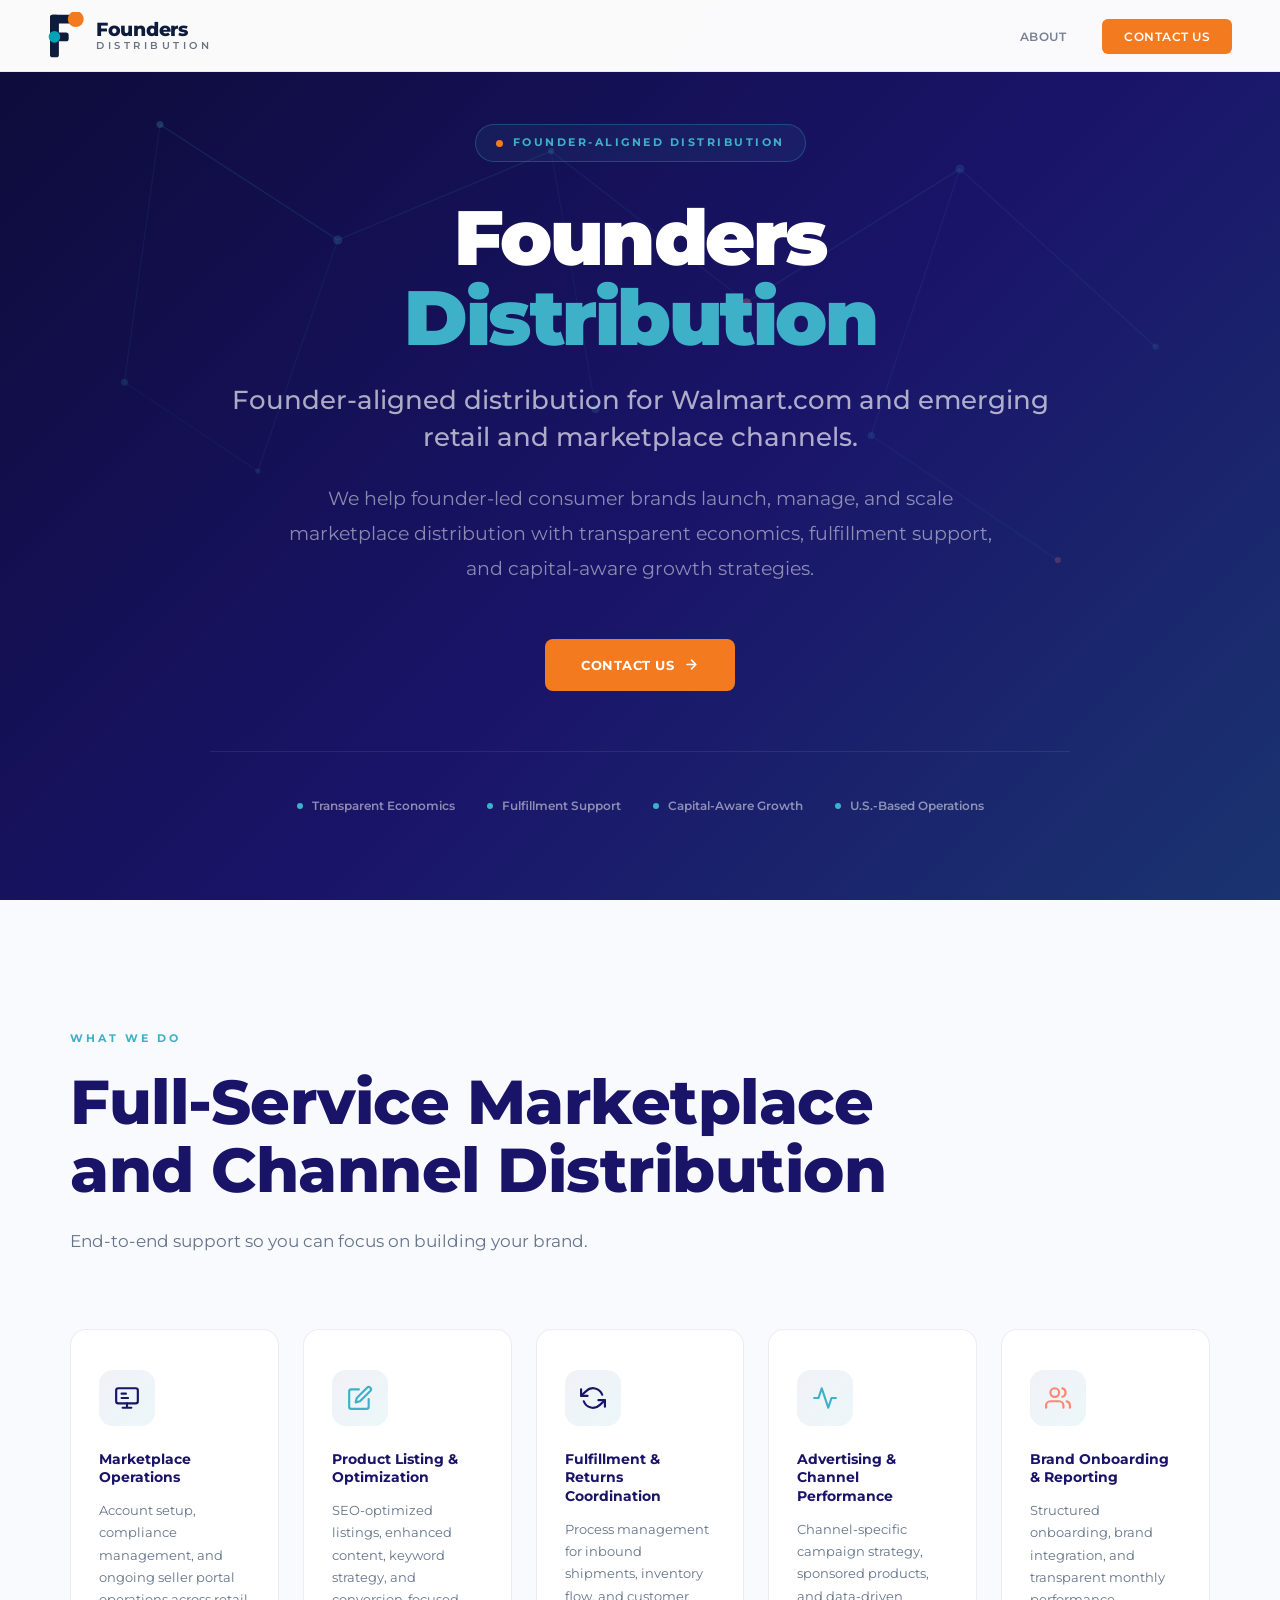
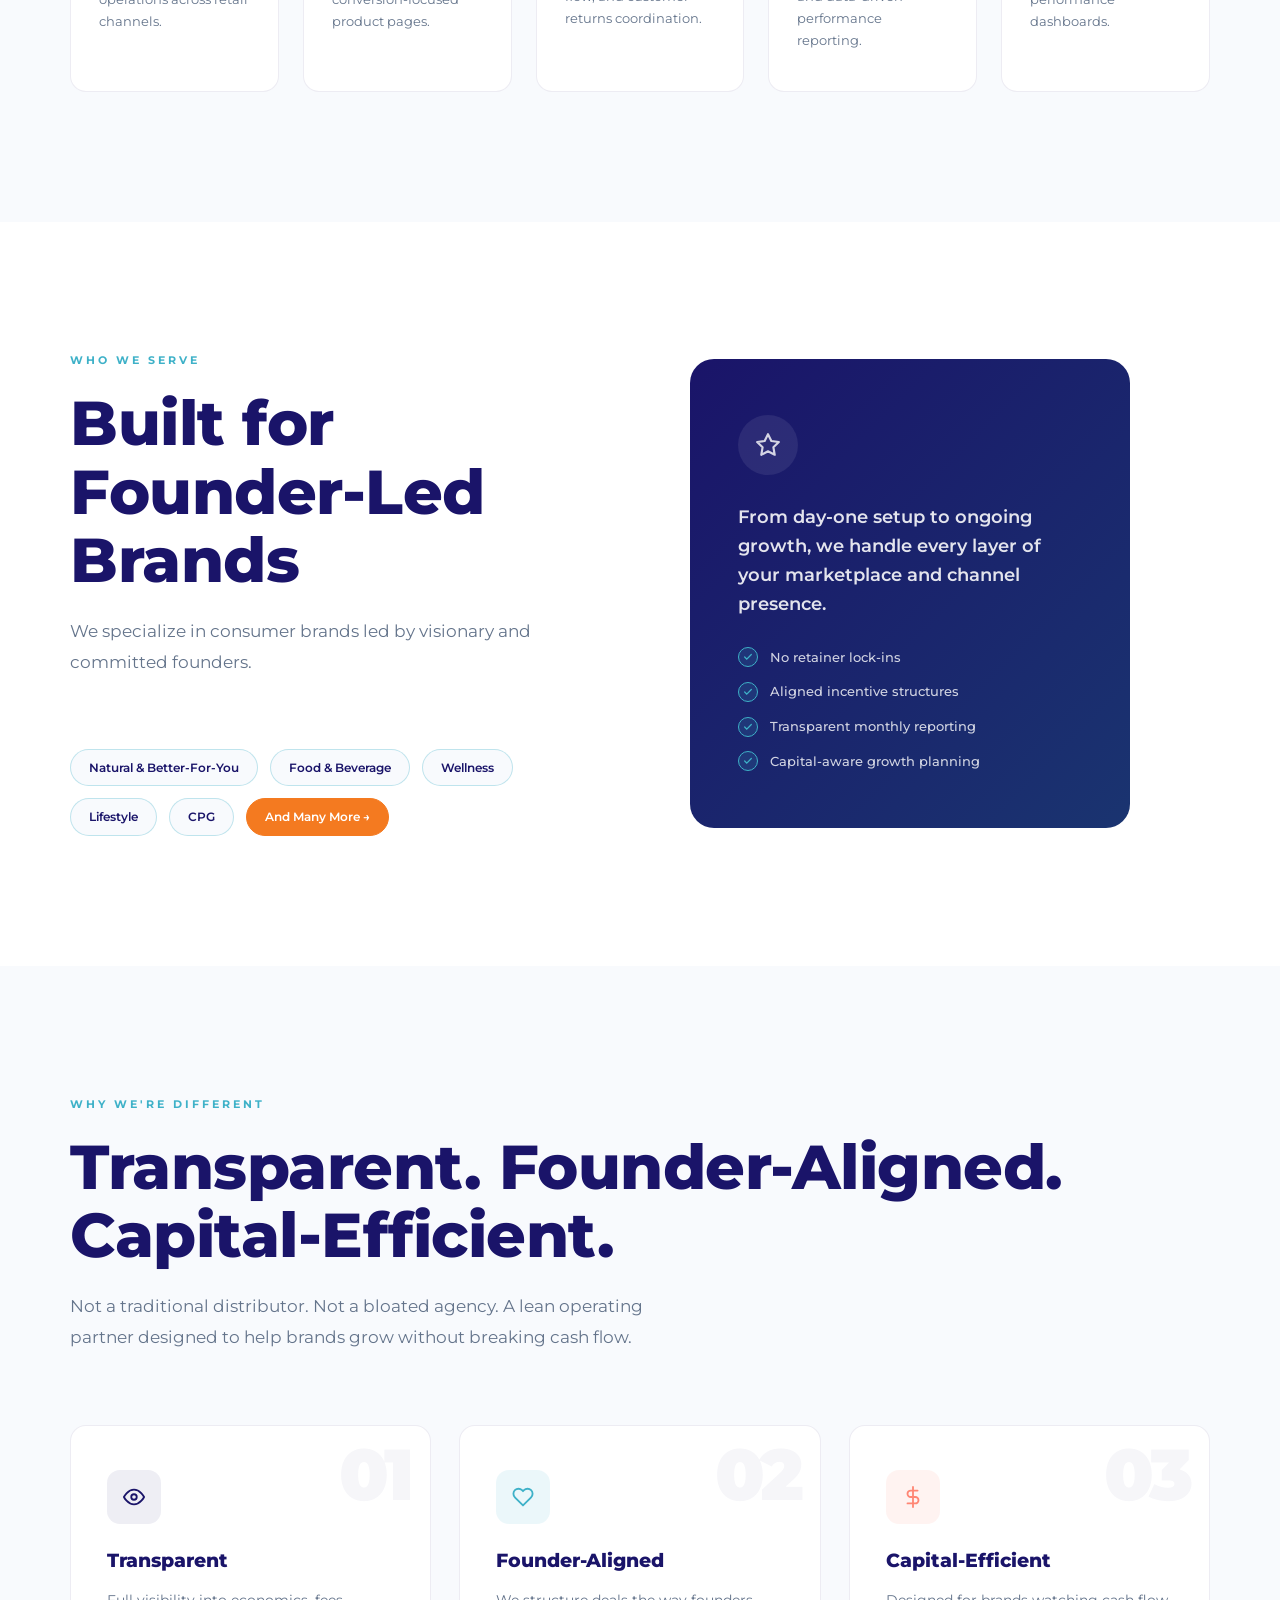
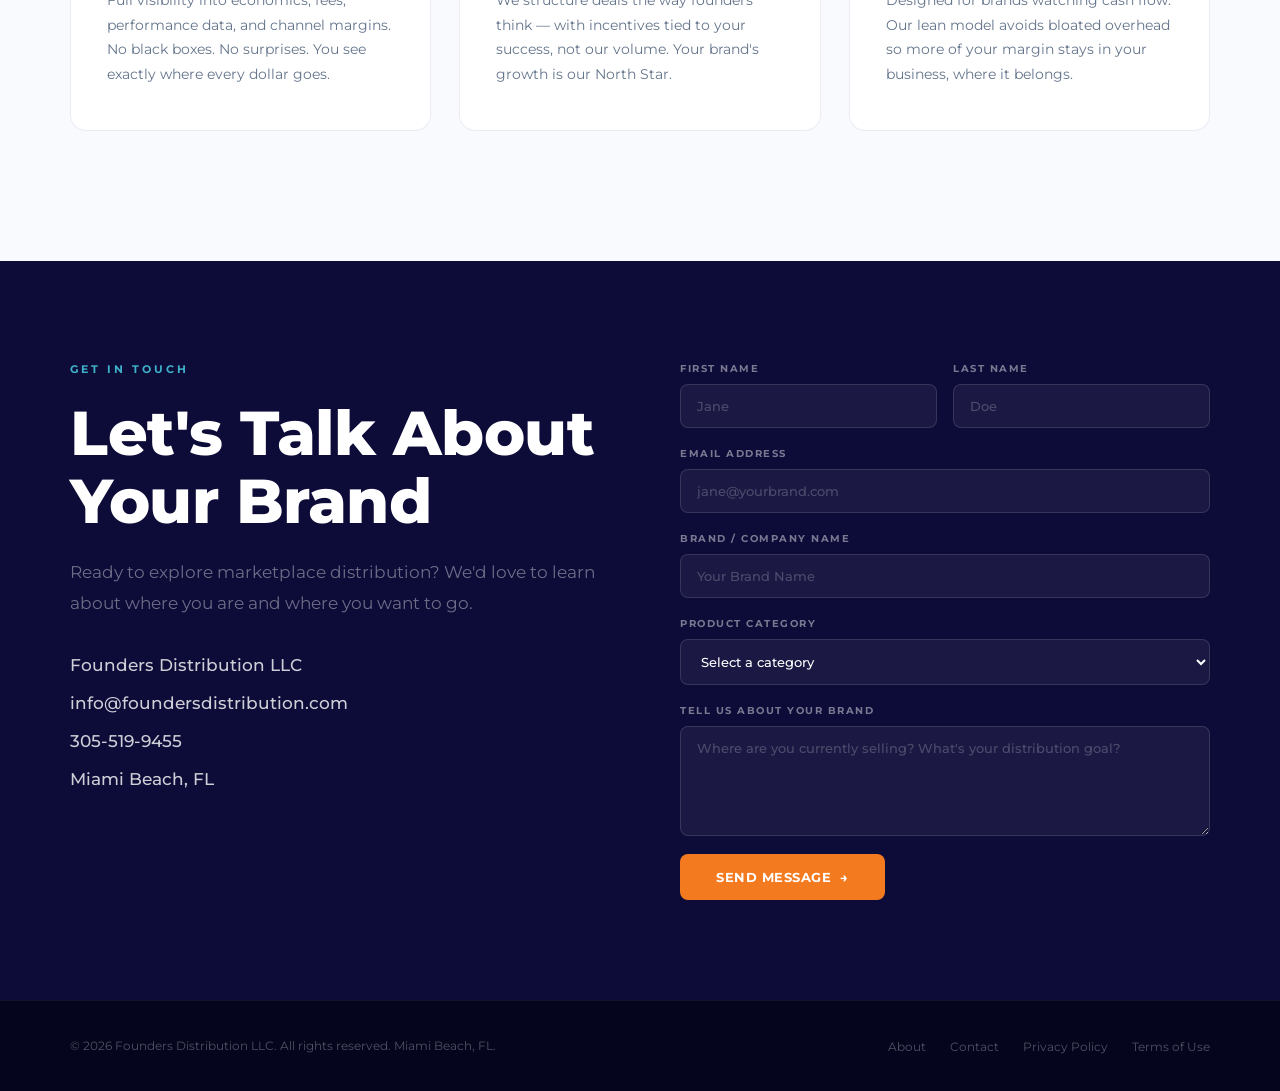
==== commit 14cae8a5: "Apply all editorial and design comments - Orange unified to #F47A20 across all buttons - Hero center" ====
--- a/index.html
+++ b/index.html
@@ -22,10 +22,11 @@
         .hero-bg { position: absolute; inset: 0; pointer-events: none; }
 
         .hero-content {
-            max-width: 700px;
+            max-width: 860px;
             position: relative;
             z-index: 2;
-            margin: 0 auto 0 0;
+            margin: 0 auto;
+            text-align: center;
         }
 
         .hero-eyebrow {
@@ -60,18 +61,18 @@
         #hero h1 .hl { color: var(--teal); }
 
         .hero-tagline {
-            font-size: 19px; font-weight: 500;
+            font-size: 26px; font-weight: 500;
             color: rgba(255,255,255,0.65);
-            margin-bottom: 22px; line-height: 1.5;
+            margin-bottom: 24px; line-height: 1.45;
         }
 
         .hero-body {
-            font-size: 15px; color: rgba(255,255,255,0.45);
-            max-width: 540px; line-height: 1.9;
-            margin-bottom: 52px;
-        }
-
-        .hero-actions { display: flex; gap: 16px; align-items: center; }
+            font-size: 19px; color: rgba(255,255,255,0.5);
+            max-width: 720px; line-height: 1.85;
+            margin: 0 auto 52px;
+        }
+
+        .hero-actions { display: flex; gap: 16px; align-items: center; justify-content: center; }
 
         .btn-ghost {
             display: inline-flex; align-items: center; gap: 8px;
@@ -85,6 +86,7 @@
 
         .hero-trust {
             display: flex; gap: 32px; flex-wrap: wrap;
+            justify-content: center;
             margin-top: 60px; padding-top: 44px;
             border-top: 1px solid rgba(255,255,255,0.08);
         }
@@ -126,9 +128,6 @@
     </a>
     <ul class="nav-links">
         <li><a href="about.html">About</a></li>
-        <li><a href="#services">What We Do</a></li>
-        <li><a href="#who">Who We Serve</a></li>
-        <li><a href="#why">Why We're Different</a></li>
         <li><a href="contact.html" class="nav-cta-btn">Contact Us</a></li>
     </ul>
 </nav>
@@ -166,18 +165,15 @@
             Founder-Aligned Distribution
         </div>
         <h1>Founders<br><span class="hl">Distribution</span></h1>
-        <p class="hero-tagline">Founder-aligned distribution for emerging<br>retail and marketplace channels.</p>
+        <p class="hero-tagline">Founder-aligned distribution for Walmart.com and emerging retail and marketplace channels.</p>
         <p class="hero-body">
-            We help founder-led consumer brands launch, manage, and scale marketplace distribution with transparent economics, fulfillment support, and capital-aware growth strategy.
+            We help founder-led consumer brands launch, manage, and scale marketplace distribution with transparent economics, fulfillment support, and capital-aware growth strategies.
         </p>
         <div class="hero-actions">
             <a href="#contact" class="btn-primary">
                 Contact Us
                 <svg width="15" height="15" viewBox="0 0 24 24" fill="none" stroke="currentColor" stroke-width="2.5" stroke-linecap="round" stroke-linejoin="round"><path d="M5 12h14M12 5l7 7-7 7"/></svg>
             </a>
-            <a href="#services" class="btn-ghost">
-                What We Do &nbsp;↓
-            </a>
         </div>
         <div class="hero-trust">
             <div class="hero-trust-item"><span class="ht-dot"></span>Transparent Economics</div>
@@ -192,8 +188,8 @@
 <section id="services" class="section" style="background:var(--gray-50)">
     <div class="container">
         <p class="section-eyebrow">What We Do</p>
-        <h2 class="section-title">Full-Service Marketplace<br>and Channel Operations</h2>
-        <p class="section-sub">End-to-end support so your brand can focus on product — we handle the channel.</p>
+        <h2 class="section-title">Full-Service Marketplace<br>and Channel Distribution</h2>
+        <p class="section-sub">End-to-end support so you can focus on building your brand.</p>
 
         <div class="services-grid">
             <div class="service-card">
@@ -254,14 +250,13 @@
             <div>
                 <p class="section-eyebrow">Who We Serve</p>
                 <h2 class="section-title">Built for<br>Founder-Led Brands</h2>
-                <p class="section-sub">We specialize in consumer brands where the founder is still in the room — where speed, capital efficiency, and trust matter most.</p>
+                <p class="section-sub">We specialize in consumer brands led by visionary and committed founders.</p>
                 <div class="who-tags">
                     <span class="tag">Natural &amp; Better-For-You</span>
                     <span class="tag">Food &amp; Beverage</span>
                     <span class="tag">Wellness</span>
                     <span class="tag">Lifestyle</span>
                     <span class="tag">CPG</span>
-                    <span class="tag">Emerging Brands</span>
                     <a href="contact.html" class="tag tag-more">And Many More &rarr;</a>
                 </div>
             </div>
@@ -272,8 +267,7 @@
                             <polygon points="12 2 15.09 8.26 22 9.27 17 14.14 18.18 21.02 12 17.77 5.82 21.02 7 14.14 2 9.27 8.91 8.26 12 2"/>
                         </svg>
                     </div>
-                    <h3>You focus on the <span>product</span>.<br>We own the channel.</h3>
-                    <p>From day-one setup to ongoing growth, we handle every layer of your marketplace and channel presence.</p>
+                    <p style="font-size:18px;font-weight:600;color:rgba(255,255,255,0.88);line-height:1.6;margin-bottom:28px;">From day-one setup to ongoing growth, we handle every layer of your marketplace and channel presence.</p>
                     <ul class="who-check-list">
                         <li>
                             <span class="check-dot">
@@ -349,23 +343,6 @@
     </div>
 </section>
 
-<!-- TRUST BAND -->
-<div class="trust-band">
-    <div class="trust-inner">
-        <div class="trust-left">
-            <h2>Launch-Ready from Day One</h2>
-            <p>Everything your brand needs to operate with credibility across retail and marketplace channels.</p>
-        </div>
-        <div class="trust-items">
-            <div class="trust-item"><span class="trust-dot"></span>Legal Business Entity</div>
-            <div class="trust-item"><span class="trust-dot"></span>U.S. Business Address</div>
-            <div class="trust-item"><span class="trust-dot"></span>Customer Service Line</div>
-            <div class="trust-item"><span class="trust-dot"></span>Returns Process</div>
-            <div class="trust-item"><span class="trust-dot"></span>Transparent Reporting</div>
-        </div>
-    </div>
-</div>
-
 <!-- CONTACT -->
 <section id="contact" class="contact-section">
     <div class="contact-layout">
@@ -374,51 +351,11 @@
             <h2 class="section-title">Let's Talk About<br>Your Brand</h2>
             <p class="section-sub">Ready to explore marketplace distribution? We'd love to learn about where you are and where you want to go.</p>
 
-            <div class="contact-details">
-                <div class="contact-detail">
-                    <div class="cd-icon">
-                        <svg width="17" height="17" viewBox="0 0 24 24" fill="none" stroke="#3eb1c8" stroke-width="2" stroke-linecap="round" stroke-linejoin="round">
-                            <path d="M3 9l9-7 9 7v11a2 2 0 01-2 2H5a2 2 0 01-2-2z"/><polyline points="9 22 9 12 15 12 15 22"/>
-                        </svg>
-                    </div>
-                    <div>
-                        <p class="cd-label">Legal Name</p>
-                        <p class="cd-value">Founders Distribution LLC</p>
-                    </div>
-                </div>
-                <div class="contact-detail">
-                    <div class="cd-icon">
-                        <svg width="17" height="17" viewBox="0 0 24 24" fill="none" stroke="#3eb1c8" stroke-width="2" stroke-linecap="round" stroke-linejoin="round">
-                            <path d="M4 4h16c1.1 0 2 .9 2 2v12c0 1.1-.9 2-2 2H4c-1.1 0-2-.9-2-2V6c0-1.1.9-2 2-2z"/><polyline points="22,6 12,13 2,6"/>
-                        </svg>
-                    </div>
-                    <div>
-                        <p class="cd-label">Email</p>
-                        <p class="cd-value"><a href="mailto:info@foundersdistribution.com">info@foundersdistribution.com</a></p>
-                    </div>
-                </div>
-                <div class="contact-detail">
-                    <div class="cd-icon">
-                        <svg width="17" height="17" viewBox="0 0 24 24" fill="none" stroke="#3eb1c8" stroke-width="2" stroke-linecap="round" stroke-linejoin="round">
-                            <path d="M22 16.92v3a2 2 0 01-2.18 2 19.79 19.79 0 01-8.63-3.07A19.5 19.5 0 014.6 11.55a19.79 19.79 0 01-3.07-8.67A2 2 0 013.52 1h3a2 2 0 012 1.72c.127.96.361 1.903.7 2.81a2 2 0 01-.45 2.11L8.09 9a16 16 0 006 6l1.27-1.27a2 2 0 012.11-.45c.907.339 1.85.573 2.81.7A2 2 0 0122 16.92z"/>
-                        </svg>
-                    </div>
-                    <div>
-                        <p class="cd-label">Phone</p>
-                        <p class="cd-value"><a href="tel:+13055199455">305-519-9455</a></p>
-                    </div>
-                </div>
-                <div class="contact-detail">
-                    <div class="cd-icon">
-                        <svg width="17" height="17" viewBox="0 0 24 24" fill="none" stroke="#3eb1c8" stroke-width="2" stroke-linecap="round" stroke-linejoin="round">
-                            <path d="M21 10c0 7-9 13-9 13S3 17 3 10a9 9 0 0118 0z"/><circle cx="12" cy="10" r="3"/>
-                        </svg>
-                    </div>
-                    <div>
-                        <p class="cd-label">Location</p>
-                        <p class="cd-value">Miami Beach, FL</p>
-                    </div>
-                </div>
+            <div class="contact-plain">
+                <p>Founders Distribution LLC</p>
+                <p><a href="mailto:info@foundersdistribution.com">info@foundersdistribution.com</a></p>
+                <p><a href="tel:+13055199455">305-519-9455</a></p>
+                <p>Miami Beach, FL</p>
             </div>
         </div>
 
@@ -447,11 +384,10 @@
                 <label for="category">Product Category</label>
                 <select id="category" name="category">
                     <option value="" disabled selected>Select a category</option>
+                    <option>Natural and Better-For-You</option>
                     <option>Food &amp; Beverage</option>
-                    <option>Wellness &amp; Supplements</option>
-                    <option>Natural / Better-For-You</option>
-                    <option>Lifestyle &amp; Home</option>
-                    <option>Personal Care</option>
+                    <option>Wellness</option>
+                    <option>Lifestyle</option>
                     <option>Other CPG</option>
                 </select>
             </div>
--- a/styles.css
+++ b/styles.css
@@ -5,7 +5,7 @@
     --navy-dark: #0d0b38;
     --teal: #3eb1c8;
     --teal-light: #a4dbe8;
-    --orange: #ff8674;
+    --orange: #F47A20;
     --white: #ffffff;
     --gray-50: #f8fafd;
     --gray-text: #64748b;
@@ -136,9 +136,9 @@
 }
 
 .section-title {
-    font-size: clamp(30px, 3.8vw, 52px);
+    font-size: clamp(38px, 5vw, 62px);
     font-weight: 800; color: var(--navy);
-    line-height: 1.12; letter-spacing: -0.5px;
+    line-height: 1.1; letter-spacing: -0.5px;
     margin-bottom: 22px;
 }
 
@@ -308,6 +308,22 @@
 
 .pillar h3 { font-size: 19px; font-weight: 800; color: var(--navy); margin-bottom: 12px; }
 .pillar p { font-size: 14px; color: var(--gray-text); line-height: 1.75; }
+
+/* ===== CONTACT PLAIN ===== */
+.contact-plain {
+    display: flex; flex-direction: column;
+    gap: 14px; margin-top: 36px;
+}
+.contact-plain p {
+    font-size: 17px; font-weight: 500;
+    color: rgba(255,255,255,0.8);
+    line-height: 1.4;
+}
+.contact-plain a {
+    color: rgba(255,255,255,0.8);
+    text-decoration: none; transition: color 0.2s;
+}
+.contact-plain a:hover { color: #00A3B5; }
 
 /* ===== TRUST BAND ===== */
 .trust-band {
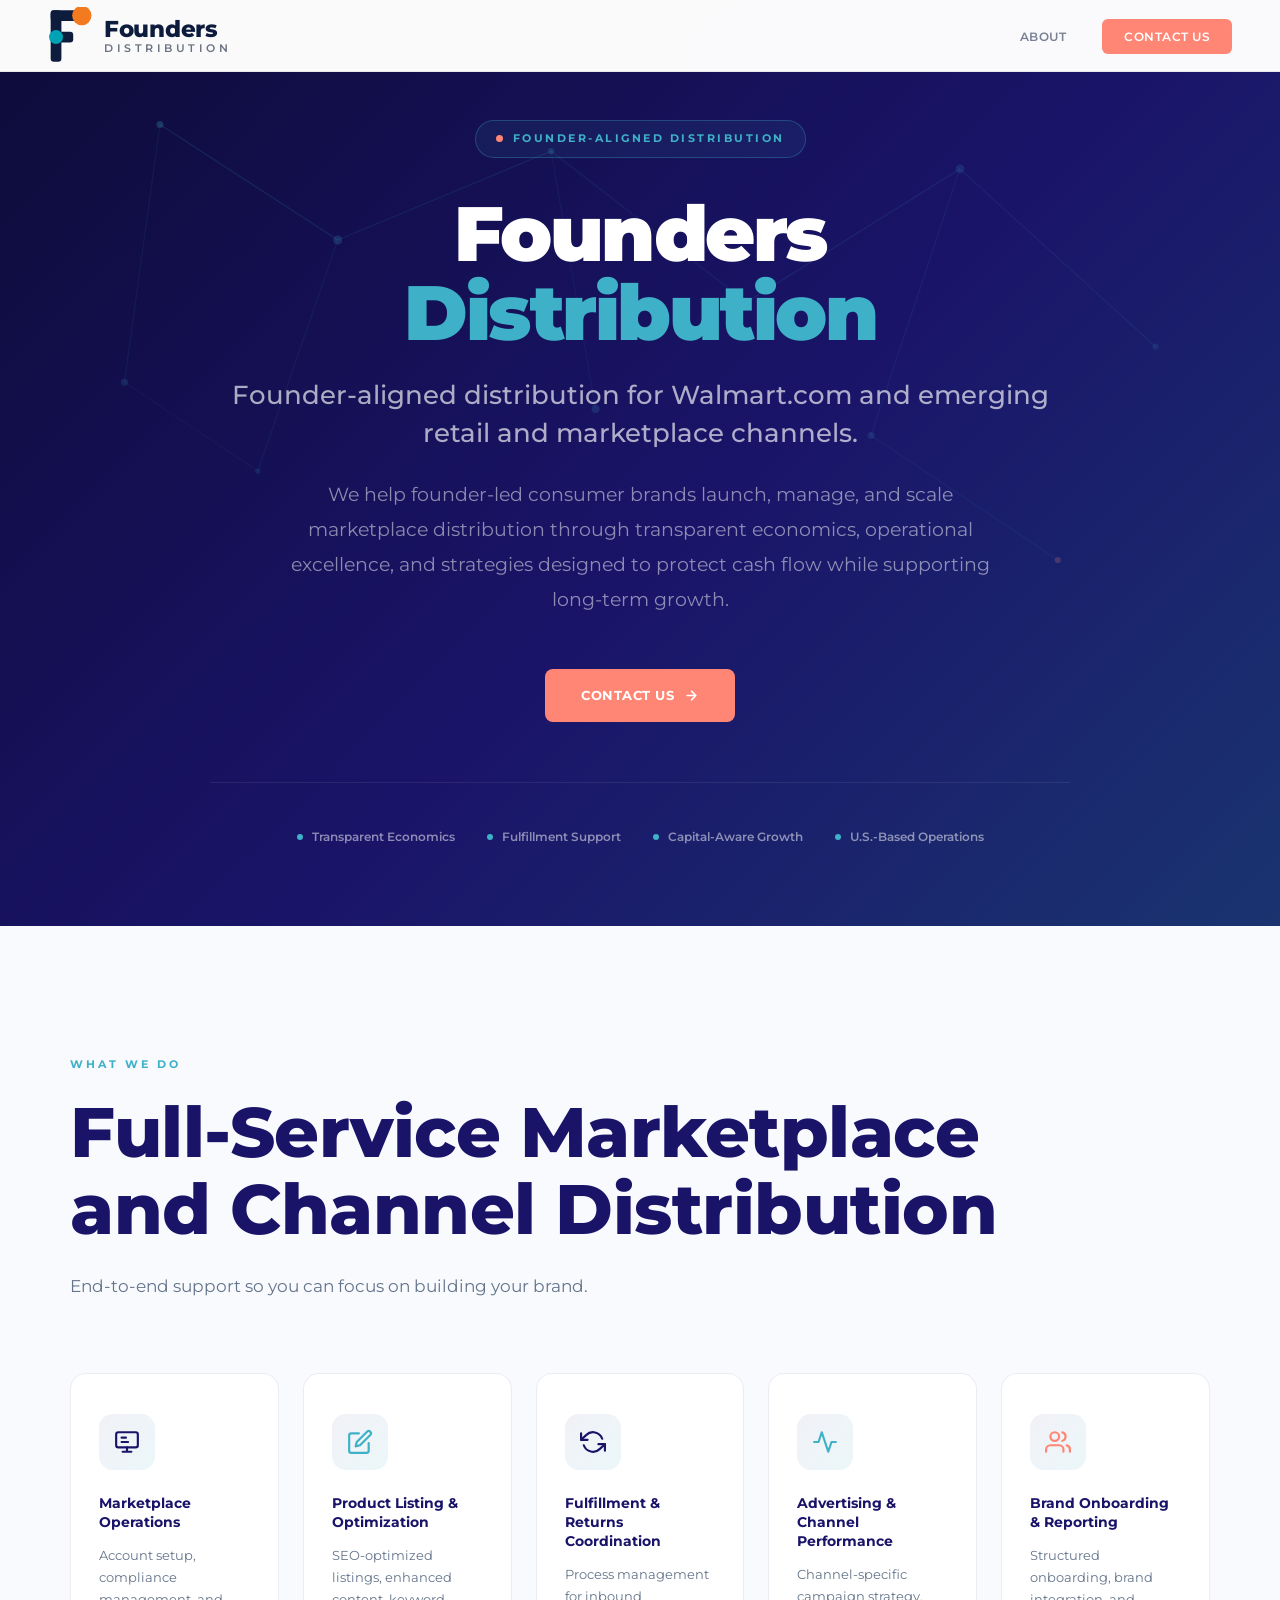
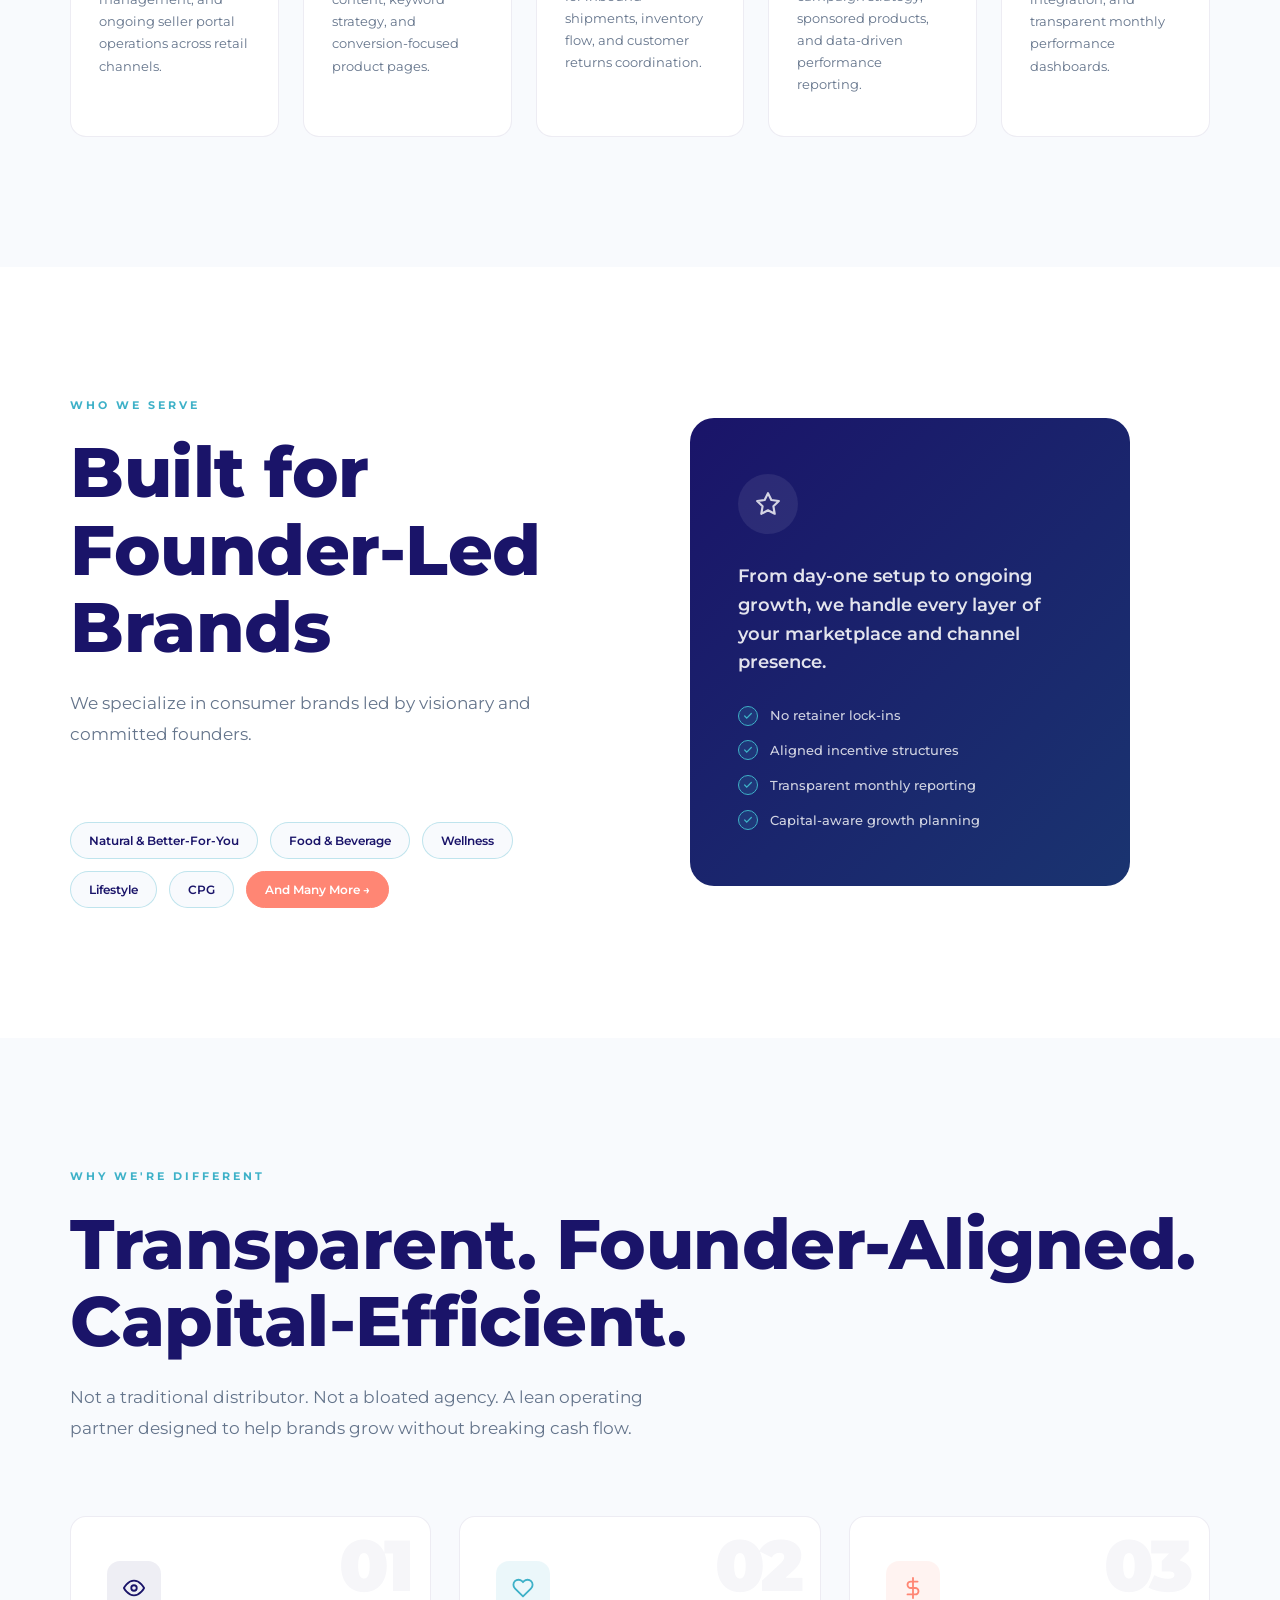
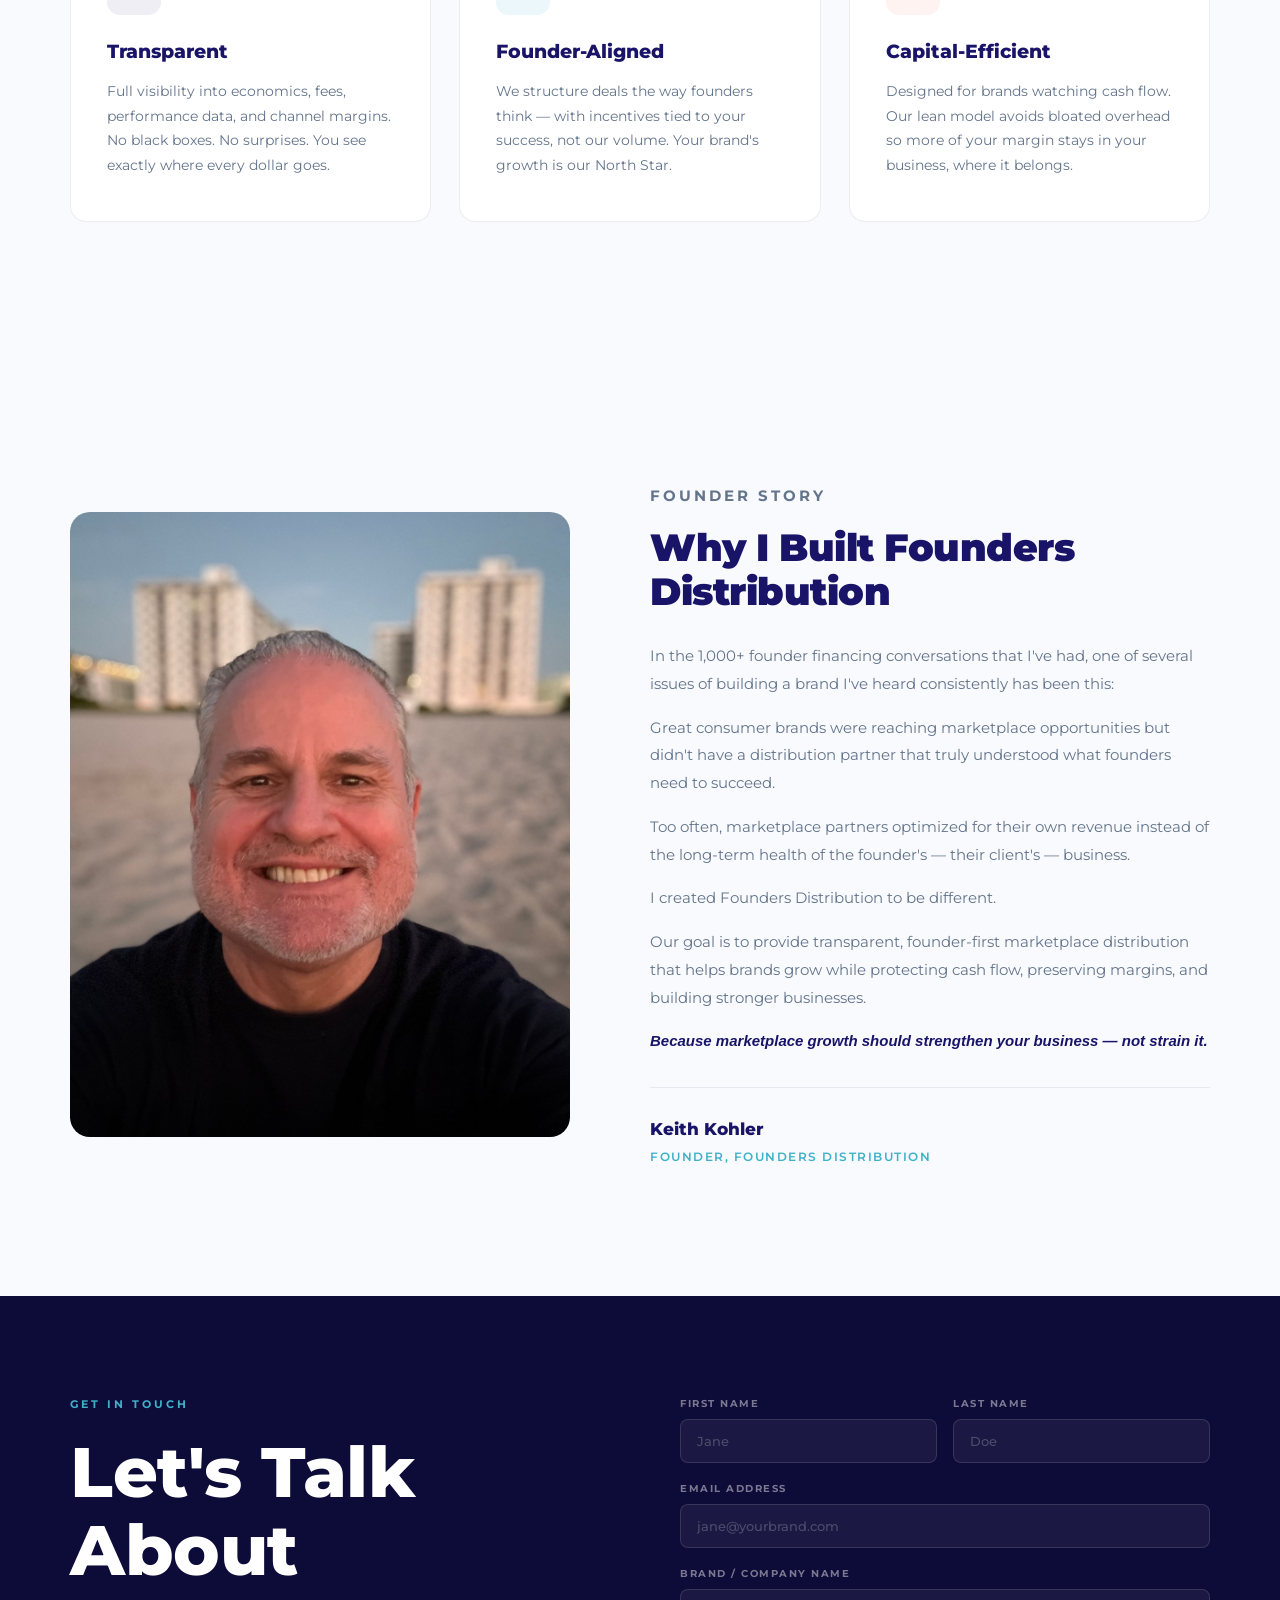
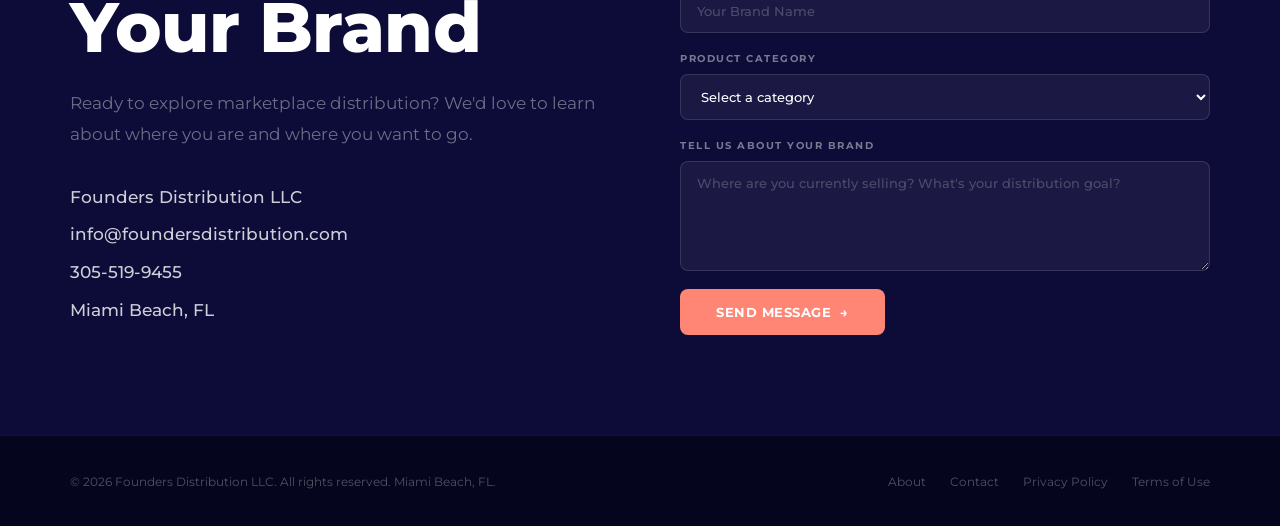
==== commit 4ac22f92: "Add founder story section, update messaging and value card copy" ====
--- a/index.html
+++ b/index.html
@@ -114,7 +114,7 @@
 <!-- NAV -->
 <nav id="main-nav">
     <a href="index.html" class="nav-logo">
-        <svg width="36" height="48" viewBox="0 0 40 54" fill="none" xmlns="http://www.w3.org/2000/svg">
+        <svg width="44" height="58" viewBox="0 0 40 54" fill="none" xmlns="http://www.w3.org/2000/svg">
             <rect x="2" y="3" width="10" height="48" rx="3" fill="#0D1B3D"/>
             <rect x="2" y="3" width="29" height="10" rx="3" fill="#0D1B3D"/>
             <rect x="2" y="23" width="21" height="10" rx="3" fill="#0D1B3D"/>
@@ -167,7 +167,7 @@
         <h1>Founders<br><span class="hl">Distribution</span></h1>
         <p class="hero-tagline">Founder-aligned distribution for Walmart.com and emerging retail and marketplace channels.</p>
         <p class="hero-body">
-            We help founder-led consumer brands launch, manage, and scale marketplace distribution with transparent economics, fulfillment support, and capital-aware growth strategies.
+            We help founder-led consumer brands launch, manage, and scale marketplace distribution through transparent economics, operational excellence, and strategies designed to protect cash flow while supporting long-term growth.
         </p>
         <div class="hero-actions">
             <a href="#contact" class="btn-primary">
@@ -343,6 +343,31 @@
     </div>
 </section>
 
+<!-- FOUNDER STORY -->
+<section class="section founder-story-section">
+    <div class="container">
+        <div class="founder-story-grid">
+            <div class="founder-photo-wrap">
+                <img src="keith.jpg" alt="Keith Kohler, Founder of Founders Distribution" class="founder-photo">
+            </div>
+            <div class="founder-story-text">
+                <p class="section-eyebrow">Founder Story</p>
+                <h2 class="founder-story-heading">Why I Built Founders Distribution</h2>
+                <p>In the 1,000+ founder financing conversations that I've had, one of several issues of building a brand I've heard consistently has been this:</p>
+                <p>Great consumer brands were reaching marketplace opportunities but didn't have a distribution partner that truly understood what founders need to succeed.</p>
+                <p>Too often, marketplace partners optimized for their own revenue instead of the long-term health of the founder's — their client's — business.</p>
+                <p>I created Founders Distribution to be different.</p>
+                <p>Our goal is to provide transparent, founder-first marketplace distribution that helps brands grow while protecting cash flow, preserving margins, and building stronger businesses.</p>
+                <p class="founder-story-closing">Because marketplace growth should strengthen your business — not strain it.</p>
+                <div class="founder-sig">
+                    <span class="founder-sig-name">Keith Kohler</span>
+                    <span class="founder-sig-title">Founder, Founders Distribution</span>
+                </div>
+            </div>
+        </div>
+    </div>
+</section>
+
 <!-- CONTACT -->
 <section id="contact" class="contact-section">
     <div class="contact-layout">
--- a/styles.css
+++ b/styles.css
@@ -5,7 +5,7 @@
     --navy-dark: #0d0b38;
     --teal: #3eb1c8;
     --teal-light: #a4dbe8;
-    --orange: #F47A20;
+    --orange: #FF8674;
     --white: #ffffff;
     --gray-50: #f8fafd;
     --gray-text: #64748b;
@@ -48,13 +48,13 @@
 .nav-logo-text { display: flex; flex-direction: column; line-height: 1.15; }
 
 .nav-logo-line1 {
-    font-size: 19px; font-weight: 800;
+    font-size: 23px; font-weight: 800;
     letter-spacing: -0.3px;
     color: #0D1B3D;
 }
 
 .nav-logo-line2 {
-    font-size: 9.5px; font-weight: 600;
+    font-size: 11px; font-weight: 600;
     letter-spacing: 3.5px; text-transform: uppercase;
     color: #6B7280;
 }
@@ -74,13 +74,13 @@
 .nav-links a:hover { color: #00A3B5; }
 
 .nav-cta-btn {
-    background: #F47A20 !important;
+    background: var(--orange) !important;
     color: white !important;
     padding: 10px 22px;
     border-radius: 6px;
     letter-spacing: 0.5px;
 }
-.nav-cta-btn:hover { background: #d96510 !important; color: white !important; }
+.nav-cta-btn:hover { background: #e06455 !important; color: white !important; }
 
 /* ===== HERO ===== */
 .page-hero {
@@ -136,7 +136,7 @@
 }
 
 .section-title {
-    font-size: clamp(38px, 5vw, 62px);
+    font-size: clamp(48px, 5.5vw, 76px);
     font-weight: 800; color: var(--navy);
     line-height: 1.1; letter-spacing: -0.5px;
     margin-bottom: 22px;
@@ -226,14 +226,14 @@
 }
 
 .tag-more {
-    background: #F47A20;
-    border-color: #F47A20;
+    background: var(--orange);
+    border-color: var(--orange);
     color: white;
     transition: all 0.2s;
 }
 .tag-more:hover {
-    background: #d96510;
-    border-color: #d96510;
+    background: #e06455;
+    border-color: #e06455;
     transform: translateY(-1px);
 }
 
@@ -453,6 +453,66 @@
     text-decoration: none; transition: color 0.2s;
 }
 .footer-links a:hover { color: var(--teal); }
+
+/* ===== FOUNDER STORY ===== */
+.founder-story-section { background: var(--gray-50); }
+
+.founder-story-grid {
+    display: grid;
+    grid-template-columns: 500px 1fr;
+    gap: 80px;
+    align-items: center;
+}
+
+.founder-photo-wrap { flex-shrink: 0; }
+
+.founder-photo {
+    width: 100%;
+    max-width: 500px;
+    border-radius: 20px;
+    display: block;
+    object-fit: cover;
+    aspect-ratio: 4/5;
+}
+
+.founder-story-heading {
+    font-size: clamp(28px, 3vw, 42px);
+    font-weight: 900; color: var(--navy);
+    line-height: 1.15; letter-spacing: -0.5px;
+    margin-bottom: 28px;
+}
+
+.founder-story-text p {
+    font-size: 15px; color: var(--gray-text);
+    line-height: 1.85; margin-bottom: 16px;
+}
+
+.founder-story-closing {
+    font-style: italic;
+    color: var(--navy) !important;
+    font-weight: 600 !important;
+}
+
+.founder-sig {
+    display: flex; flex-direction: column; gap: 4px;
+    margin-top: 32px; padding-top: 28px;
+    border-top: 1px solid var(--border);
+}
+
+.founder-sig-name {
+    font-size: 17px; font-weight: 800; color: var(--navy);
+}
+
+.founder-sig-title {
+    font-size: 12px; font-weight: 600;
+    letter-spacing: 1.5px; text-transform: uppercase;
+    color: var(--teal);
+}
+
+@media (max-width: 1024px) {
+    .founder-story-grid { grid-template-columns: 1fr; gap: 48px; }
+    .founder-photo { max-width: 100%; aspect-ratio: 3/2; object-position: center top; }
+}
 
 /* ===== PROSE (legal pages) ===== */
 .prose {
